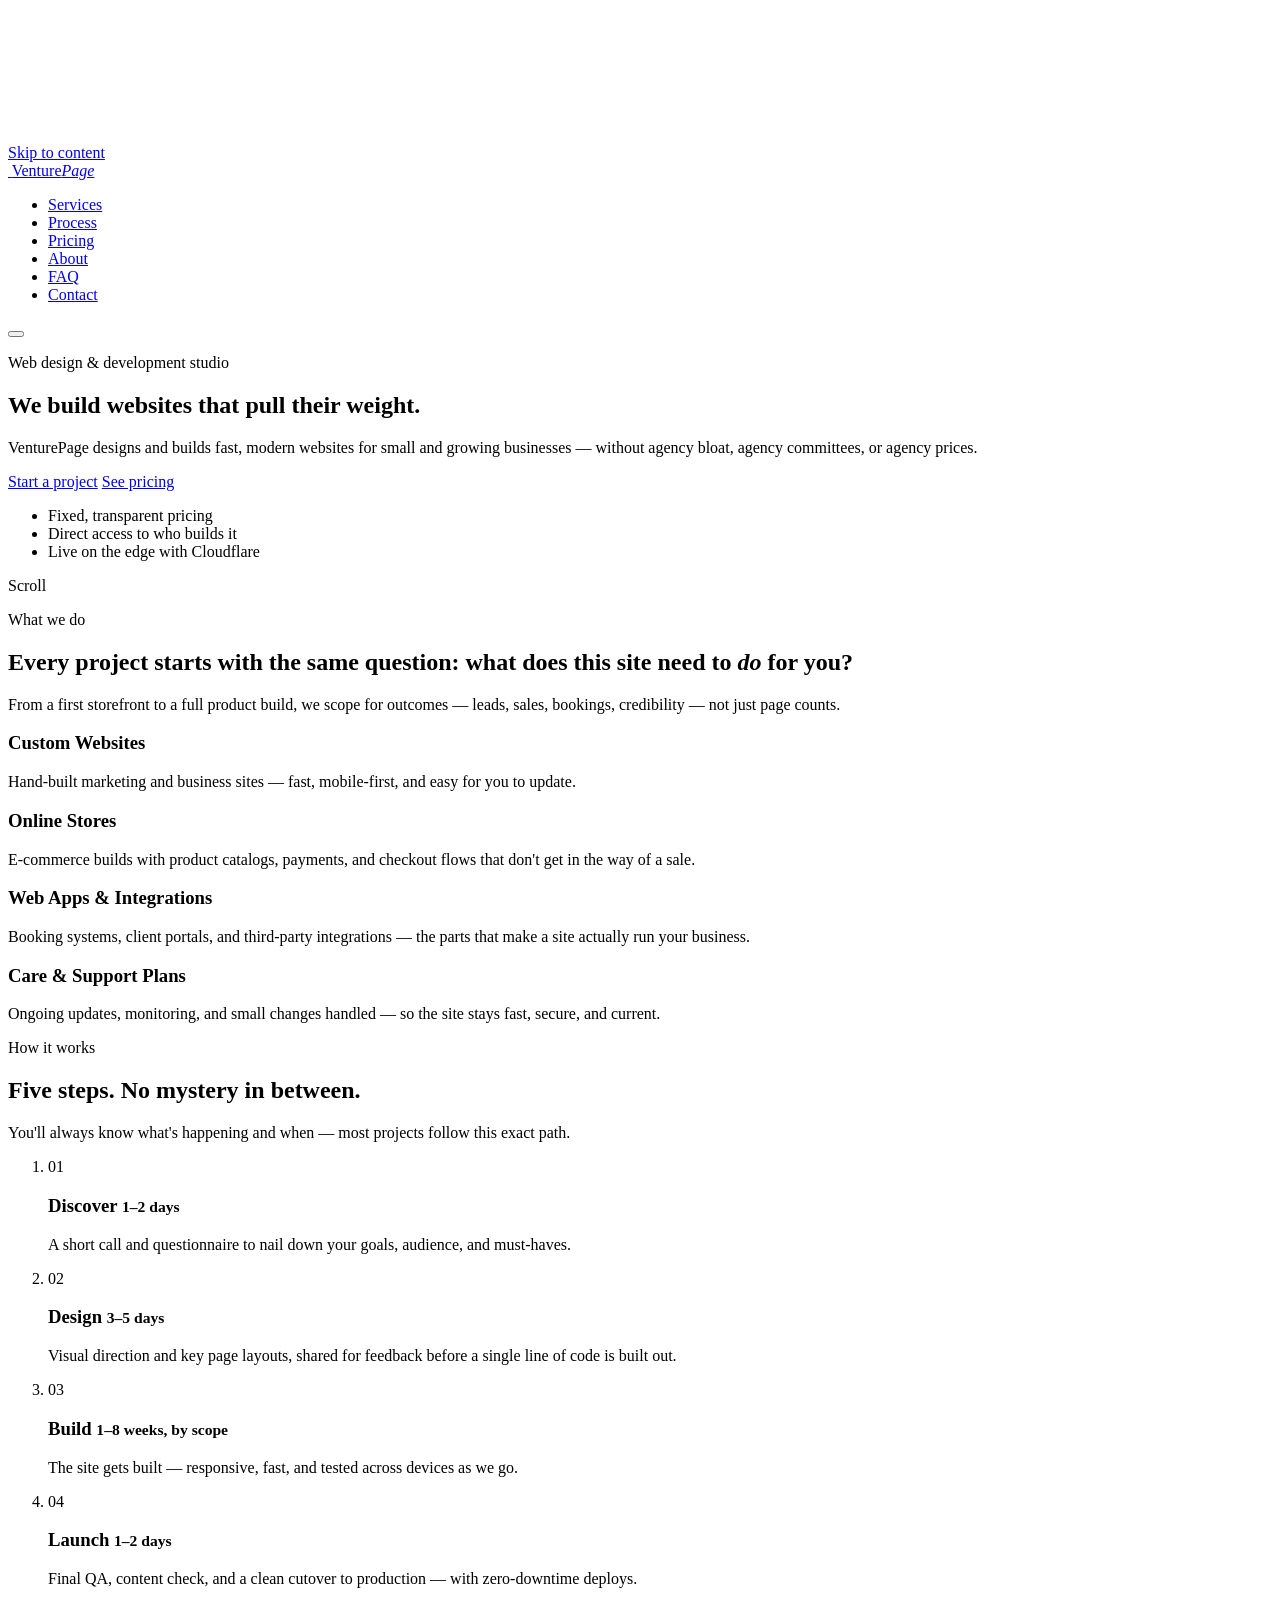
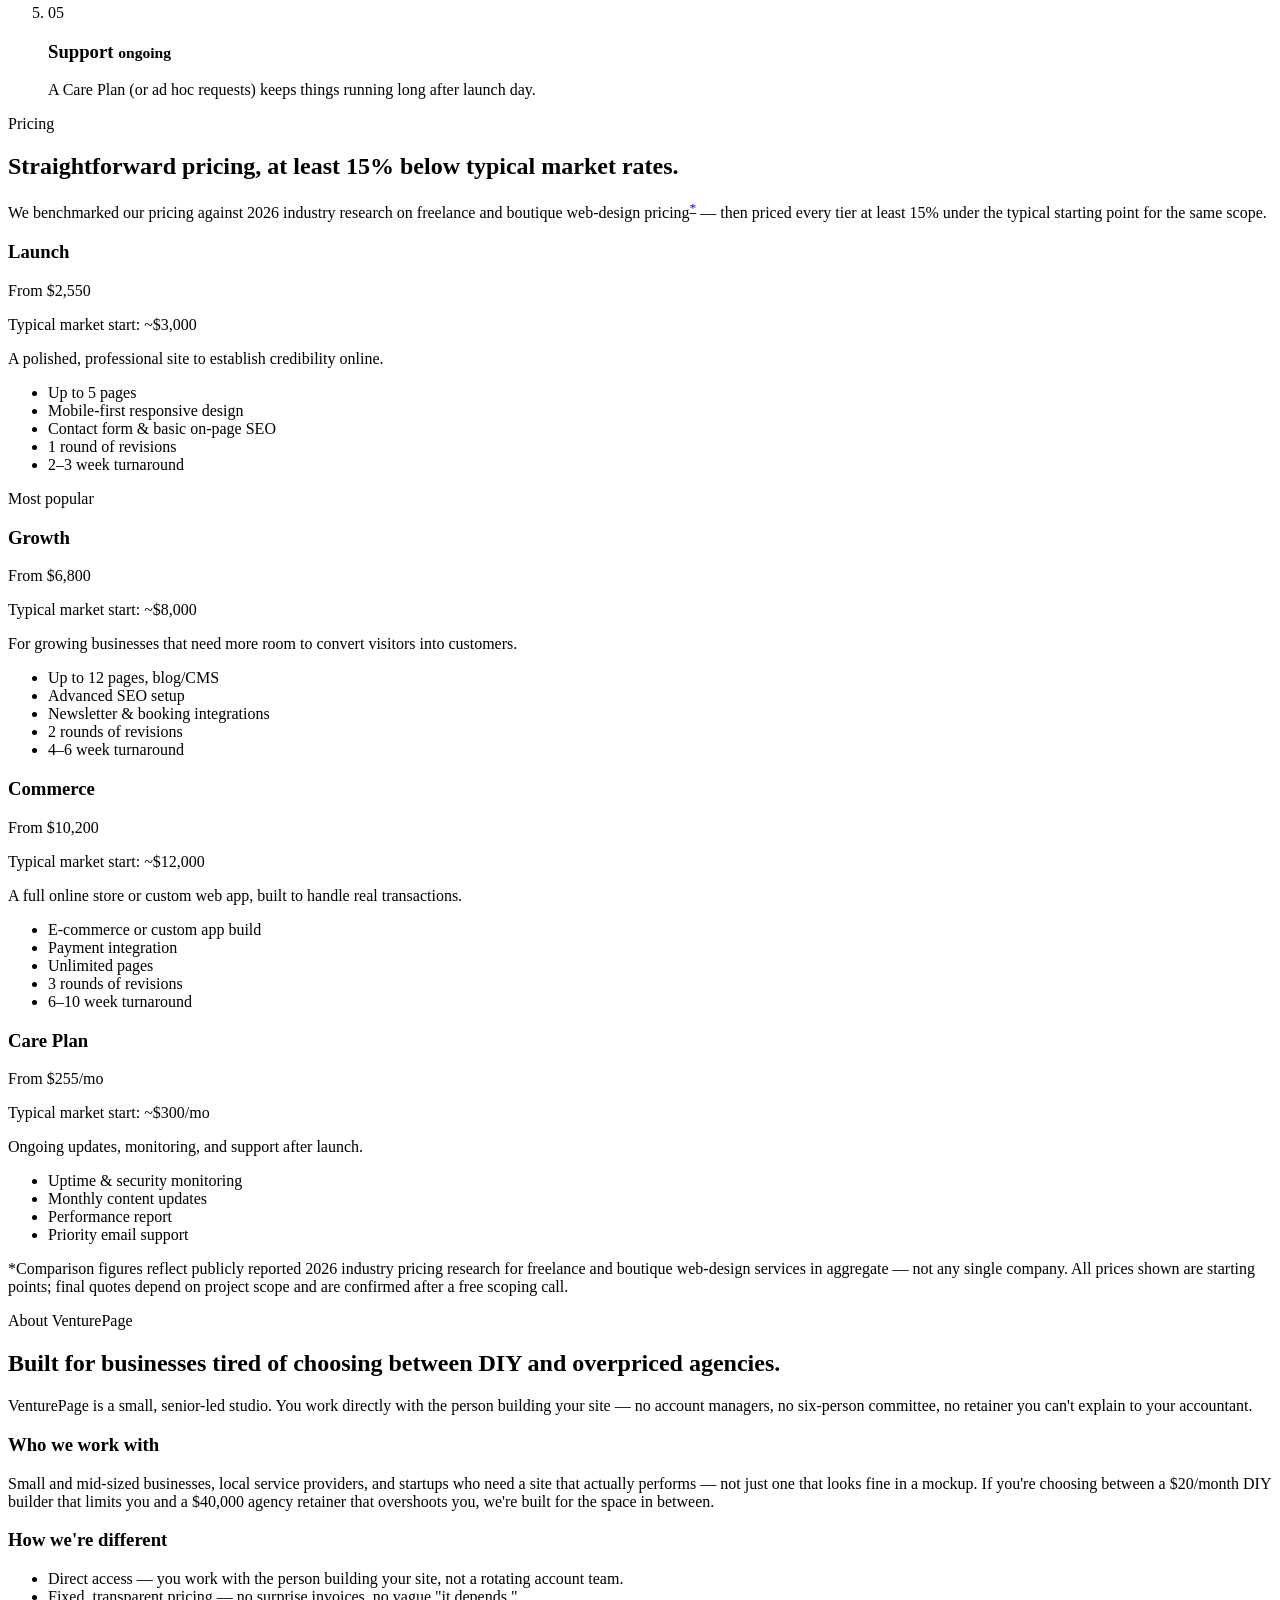
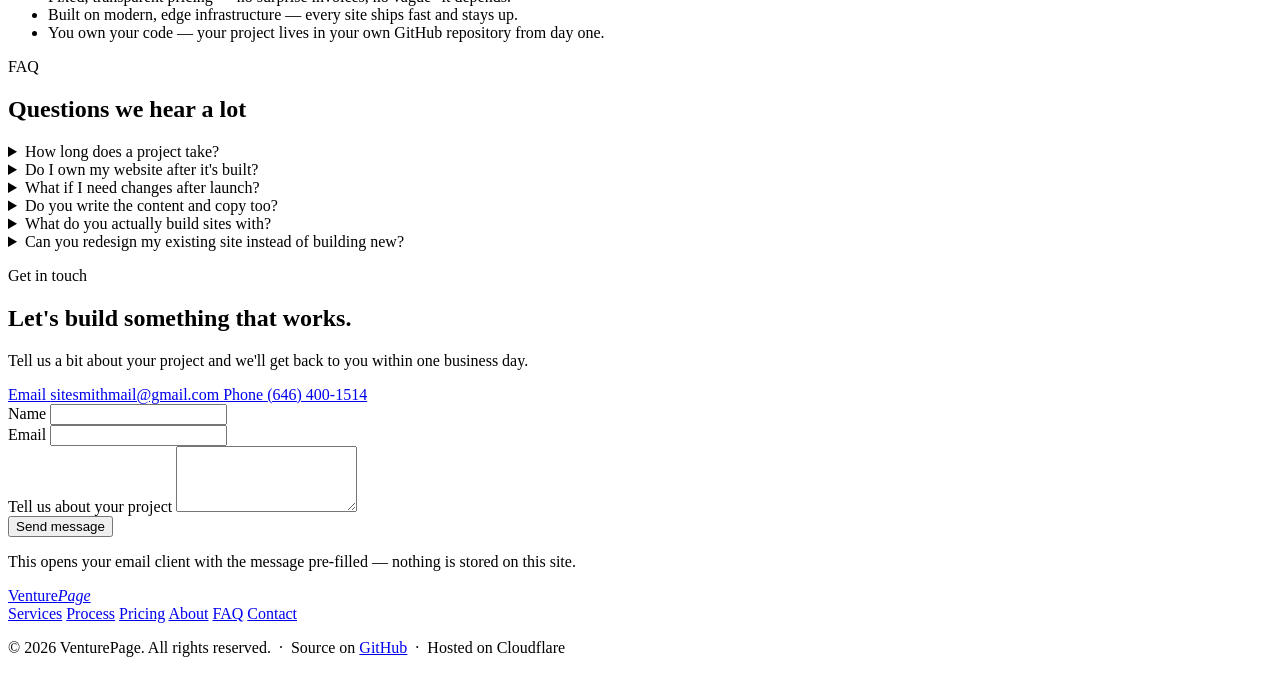
==== index.html @ c6c8385b "Add files via upload" ====
<!DOCTYPE html>
<html lang="en">
<head>
<meta charset="UTF-8">
<meta name="viewport" content="width=device-width, initial-scale=1.0">
<title>VenturePage — Websites Built to Work</title>
<meta name="description" content="VenturePage designs and builds fast, modern websites for small and growing businesses — fixed pricing, direct access, no agency bloat.">
<meta name="theme-color" content="#0b0d12">

<meta property="og:title" content="VenturePage — Websites Built to Work">
<meta property="og:description" content="Fast, modern websites for small and growing businesses. Fixed pricing, direct access, no agency bloat.">
<meta property="og:type" content="website">

<link rel="icon" href="data:image/svg+xml,<svg xmlns=%22http://www.w3.org/2000/svg%22 viewBox=%220 0 100 100%22><text y=%22.9em%22 font-size=%2290%22 fill=%22%2322D3EE%22>V</text></svg>">

<link rel="preconnect" href="https://fonts.googleapis.com">
<link rel="preconnect" href="https://fonts.gstatic.com" crossorigin>
<link href="https://fonts.googleapis.com/css2?family=Inter:wght@400;500;600;700;800&family=Space+Grotesk:wght@500;600;700&display=swap" rel="stylesheet">

<link rel="stylesheet" href="css/styles.css">
</head>
<body>

<a class="skip-link" href="#main">Skip to content</a>

<canvas id="dot-canvas" aria-hidden="true"></canvas>

<header class="site-header" id="top">
  <div class="header-inner">
    <a class="brand" href="#top" data-nav-home aria-label="VenturePage home">
      <img id="brand-logo-img" src="assets/mark.png" alt="" class="brand-logo-img">
      <span id="brand-wordmark" class="brand-wordmark">Venture<em>Page</em></span>
    </a>

    <nav class="main-nav" id="main-nav" aria-label="Primary">
      <ul>
        <li><a href="#services">Services</a></li>
        <li><a href="#process">Process</a></li>
        <li><a href="#pricing">Pricing</a></li>
        <li><a href="#about">About</a></li>
        <li><a href="#faq">FAQ</a></li>
        <li><a href="#contact" class="nav-cta">Contact</a></li>
      </ul>
    </nav>

    <button class="nav-toggle" id="nav-toggle" aria-expanded="false" aria-controls="main-nav" aria-label="Toggle menu">
      <span></span><span></span><span></span>
    </button>
  </div>
</header>

<main id="main">

  <!-- HERO -->
  <section class="hero" id="home">
    <div class="hero-inner">
      <p class="eyebrow">Web design &amp; development studio</p>
      <h1>We build websites that <span class="highlight">pull their weight.</span></h1>
      <p class="hero-sub">VenturePage designs and builds fast, modern websites for small and growing
        businesses — without agency bloat, agency committees, or agency prices.</p>
      <div class="hero-actions">
        <a href="#contact" class="btn btn-primary">Start a project</a>
        <a href="#pricing" class="btn btn-ghost">See pricing</a>
      </div>
      <ul class="hero-trust">
        <li>Fixed, transparent pricing</li>
        <li>Direct access to who builds it</li>
        <li>Live on the edge with Cloudflare</li>
      </ul>
    </div>
    <div class="scroll-cue" aria-hidden="true"><span></span>Scroll</div>
  </section>

  <!-- SERVICES -->
  <section class="section" id="services">
    <div class="section-inner">
      <div class="icon-slot" data-icon="code" aria-hidden="true"></div>
      <p class="eyebrow center">What we do</p>
      <h2 class="center">Every project starts with the same question: what does this site need to <em>do</em> for you?</h2>
      <p class="section-lead center">From a first storefront to a full product build, we scope for outcomes —
        leads, sales, bookings, credibility — not just page counts.</p>

      <div class="grid grid-4">
        <article class="card">
          <h3>Custom Websites</h3>
          <p>Hand-built marketing and business sites — fast, mobile-first, and easy for you to update.</p>
        </article>
        <article class="card">
          <h3>Online Stores</h3>
          <p>E-commerce builds with product catalogs, payments, and checkout flows that don't get in the way of a sale.</p>
        </article>
        <article class="card">
          <h3>Web Apps &amp; Integrations</h3>
          <p>Booking systems, client portals, and third-party integrations — the parts that make a site actually run your business.</p>
        </article>
        <article class="card">
          <h3>Care &amp; Support Plans</h3>
          <p>Ongoing updates, monitoring, and small changes handled — so the site stays fast, secure, and current.</p>
        </article>
      </div>
    </div>
  </section>

  <!-- PROCESS -->
  <section class="section section-alt" id="process">
    <div class="section-inner">
      <div class="icon-slot" data-icon="clock" aria-hidden="true"></div>
      <p class="eyebrow center">How it works</p>
      <h2 class="center">Five steps. No mystery in between.</h2>
      <p class="section-lead center">You'll always know what's happening and when — most projects follow this exact path.</p>

      <ol class="process-list">
        <li>
          <span class="step-num">01</span>
          <div>
            <h3>Discover <small>1–2 days</small></h3>
            <p>A short call and questionnaire to nail down your goals, audience, and must-haves.</p>
          </div>
        </li>
        <li>
          <span class="step-num">02</span>
          <div>
            <h3>Design <small>3–5 days</small></h3>
            <p>Visual direction and key page layouts, shared for feedback before a single line of code is built out.</p>
          </div>
        </li>
        <li>
          <span class="step-num">03</span>
          <div>
            <h3>Build <small>1–8 weeks, by scope</small></h3>
            <p>The site gets built — responsive, fast, and tested across devices as we go.</p>
          </div>
        </li>
        <li>
          <span class="step-num">04</span>
          <div>
            <h3>Launch <small>1–2 days</small></h3>
            <p>Final QA, content check, and a clean cutover to production — with zero-downtime deploys.</p>
          </div>
        </li>
        <li>
          <span class="step-num">05</span>
          <div>
            <h3>Support <small>ongoing</small></h3>
            <p>A Care Plan (or ad hoc requests) keeps things running long after launch day.</p>
          </div>
        </li>
      </ol>
    </div>
  </section>

  <!-- PRICING -->
  <section class="section" id="pricing">
    <div class="section-inner">
      <div class="icon-slot" data-icon="dollar" aria-hidden="true"></div>
      <p class="eyebrow center">Pricing</p>
      <h2 class="center">Straightforward pricing, at least 15% below typical market rates.</h2>
      <p class="section-lead center">We benchmarked our pricing against 2026 industry research on freelance and
        boutique web-design pricing<sup><a href="#pricing-note">*</a></sup> — then priced every tier at least
        15% under the typical starting point for the same scope.</p>

      <div class="grid grid-4 pricing-grid">
        <article class="card price-card">
          <h3>Launch</h3>
          <p class="price">From $2,550</p>
          <p class="price-compare">Typical market start: <span>~$3,000</span></p>
          <p class="price-desc">A polished, professional site to establish credibility online.</p>
          <ul>
            <li>Up to 5 pages</li>
            <li>Mobile-first responsive design</li>
            <li>Contact form &amp; basic on-page SEO</li>
            <li>1 round of revisions</li>
            <li>2–3 week turnaround</li>
          </ul>
        </article>

        <article class="card price-card featured">
          <p class="price-badge">Most popular</p>
          <h3>Growth</h3>
          <p class="price">From $6,800</p>
          <p class="price-compare">Typical market start: <span>~$8,000</span></p>
          <p class="price-desc">For growing businesses that need more room to convert visitors into customers.</p>
          <ul>
            <li>Up to 12 pages, blog/CMS</li>
            <li>Advanced SEO setup</li>
            <li>Newsletter &amp; booking integrations</li>
            <li>2 rounds of revisions</li>
            <li>4–6 week turnaround</li>
          </ul>
        </article>

        <article class="card price-card">
          <h3>Commerce</h3>
          <p class="price">From $10,200</p>
          <p class="price-compare">Typical market start: <span>~$12,000</span></p>
          <p class="price-desc">A full online store or custom web app, built to handle real transactions.</p>
          <ul>
            <li>E-commerce or custom app build</li>
            <li>Payment integration</li>
            <li>Unlimited pages</li>
            <li>3 rounds of revisions</li>
            <li>6–10 week turnaround</li>
          </ul>
        </article>

        <article class="card price-card">
          <h3>Care Plan</h3>
          <p class="price">From $255<span class="price-period">/mo</span></p>
          <p class="price-compare">Typical market start: <span>~$300/mo</span></p>
          <p class="price-desc">Ongoing updates, monitoring, and support after launch.</p>
          <ul>
            <li>Uptime &amp; security monitoring</li>
            <li>Monthly content updates</li>
            <li>Performance report</li>
            <li>Priority email support</li>
          </ul>
        </article>
      </div>

      <p class="fine-print" id="pricing-note">*Comparison figures reflect publicly reported 2026 industry pricing
        research for freelance and boutique web-design services in aggregate — not any single company. All prices
        shown are starting points; final quotes depend on project scope and are confirmed after a free scoping call.</p>
    </div>
  </section>

  <!-- ABOUT -->
  <section class="section section-alt" id="about">
    <div class="section-inner">
      <div class="icon-slot" data-icon="check" aria-hidden="true"></div>
      <p class="eyebrow center">About VenturePage</p>
      <h2 class="center">Built for businesses tired of choosing between DIY and overpriced agencies.</h2>
      <p class="section-lead center">VenturePage is a small, senior-led studio. You work directly with the person
        building your site — no account managers, no six-person committee, no retainer you can't explain to your
        accountant.</p>

      <div class="grid grid-2 about-grid">
        <div>
          <h3>Who we work with</h3>
          <p>Small and mid-sized businesses, local service providers, and startups who need a site that actually
            performs — not just one that looks fine in a mockup. If you're choosing between a $20/month DIY builder
            that limits you and a $40,000 agency retainer that overshoots you, we're built for the space in between.</p>
        </div>
        <div>
          <h3>How we're different</h3>
          <ul class="check-list">
            <li>Direct access — you work with the person building your site, not a rotating account team.</li>
            <li>Fixed, transparent pricing — no surprise invoices, no vague "it depends."</li>
            <li>Built on modern, edge infrastructure — every site ships fast and stays up.</li>
            <li>You own your code — your project lives in your own GitHub repository from day one.</li>
          </ul>
        </div>
      </div>
    </div>
  </section>

  <!-- FAQ -->
  <section class="section" id="faq">
    <div class="section-inner">
      <div class="icon-slot" data-icon="chat" aria-hidden="true"></div>
      <p class="eyebrow center">FAQ</p>
      <h2 class="center">Questions we hear a lot</h2>

      <div class="faq-list">
        <details>
          <summary>How long does a project take?</summary>
          <p>Most Launch sites take 2–3 weeks, Growth sites 4–6 weeks, and Commerce/custom builds 6–10 weeks,
            depending on scope and how quickly we get feedback and content from you.</p>
        </details>
        <details>
          <summary>Do I own my website after it's built?</summary>
          <p>Yes. The full source code lives in a GitHub repository under your account (or transferred to you at
            launch), so you're never locked into us or a proprietary platform.</p>
        </details>
        <details>
          <summary>What if I need changes after launch?</summary>
          <p>A Care Plan covers ongoing updates and monitoring. For one-off changes, we're happy to quote hourly
            or per-request instead.</p>
        </details>
        <details>
          <summary>Do you write the content and copy too?</summary>
          <p>We can work from copy you provide, help you refine it, or draft it for you as an add-on — let us
            know what you need during the Discover step.</p>
        </details>
        <details>
          <summary>What do you actually build sites with?</summary>
          <p>Modern, hand-built code rather than bloated page-builder plugins, deployed on a global edge network
            for speed, security, and uptime — not a slow shared server.</p>
        </details>
        <details>
          <summary>Can you redesign my existing site instead of building new?</summary>
          <p>Yes — redesigns and migrations fit into any tier above; we'll scope it the same way during Discover.</p>
        </details>
      </div>
    </div>
  </section>

  <!-- CONTACT -->
  <section class="section section-alt" id="contact">
    <div class="section-inner">
      <div class="icon-slot" data-icon="arrow" aria-hidden="true"></div>
      <p class="eyebrow center">Get in touch</p>
      <h2 class="center">Let's build something that works.</h2>
      <p class="section-lead center">Tell us a bit about your project and we'll get back to you within one
        business day.</p>

      <div class="contact-wrap">
        <div class="contact-cards">
          <a class="contact-card" href="mailto:sitesmithmail@gmail.com">
            <span class="contact-label">Email</span>
            <span class="contact-value">sitesmithmail@gmail.com</span>
          </a>
          <a class="contact-card" href="tel:+16464001514">
            <span class="contact-label">Phone</span>
            <span class="contact-value">(646) 400-1514</span>
          </a>
        </div>

        <form class="contact-form" id="contact-form">
          <div class="form-row">
            <label for="cf-name">Name</label>
            <input type="text" id="cf-name" name="name" required autocomplete="name">
          </div>
          <div class="form-row">
            <label for="cf-email">Email</label>
            <input type="email" id="cf-email" name="email" required autocomplete="email">
          </div>
          <div class="form-row">
            <label for="cf-project">Tell us about your project</label>
            <textarea id="cf-project" name="project" rows="4" required></textarea>
          </div>
          <button type="submit" class="btn btn-primary">Send message</button>
          <p class="form-note">This opens your email client with the message pre-filled — nothing is stored on this site.</p>
        </form>
      </div>
    </div>
  </section>

</main>

<footer class="site-footer">
  <div class="footer-inner">
    <a class="brand" href="#top" data-nav-home>
      <span class="brand-wordmark">Venture<em>Page</em></span>
    </a>
    <nav aria-label="Footer">
      <a href="#services">Services</a>
      <a href="#process">Process</a>
      <a href="#pricing">Pricing</a>
      <a href="#about">About</a>
      <a href="#faq">FAQ</a>
      <a href="#contact">Contact</a>
    </nav>
    <p class="footer-meta">© 2026 VenturePage. All rights reserved. &nbsp;·&nbsp; Source on
      <a href="https://github.com/" id="footer-github-link">GitHub</a> &nbsp;·&nbsp; Hosted on Cloudflare</p>
  </div>
</footer>

<script src="js/particles.js" defer></script>
<script src="js/main.js" defer></script>
</body>
</html>
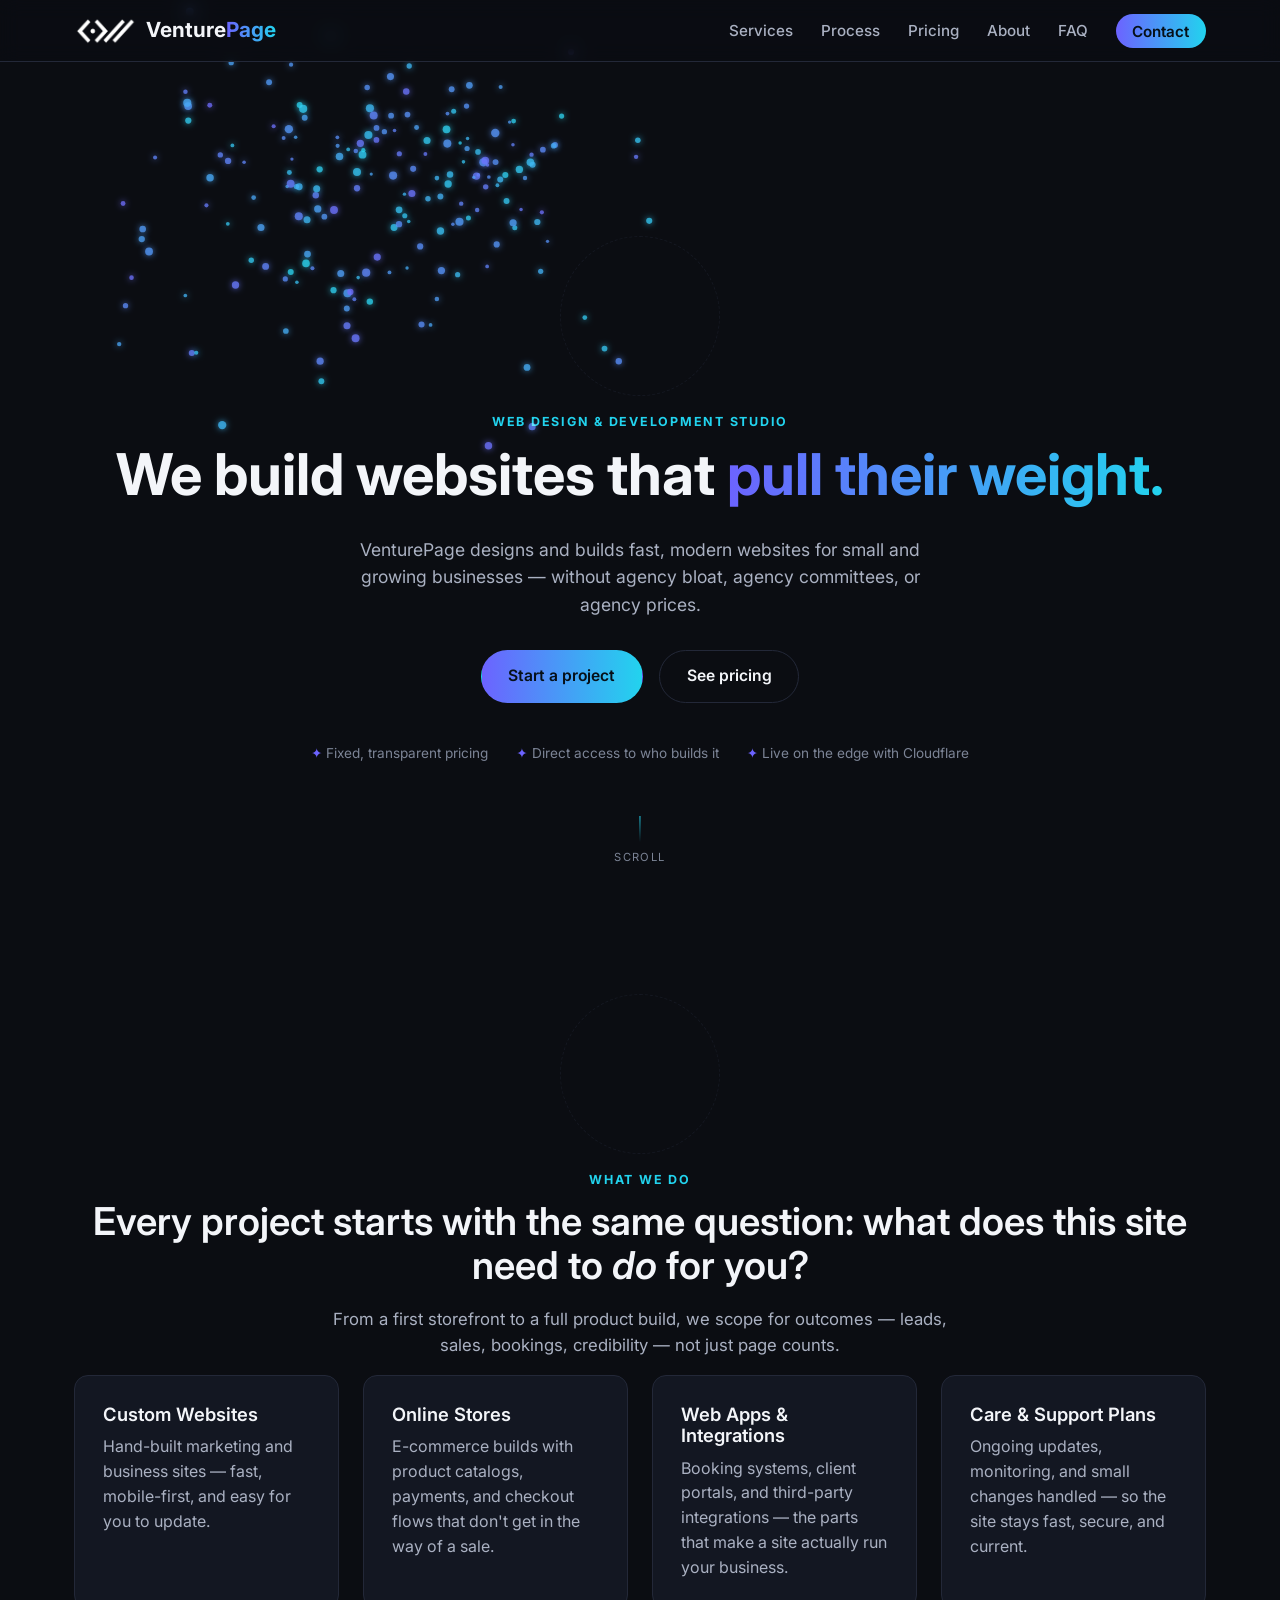
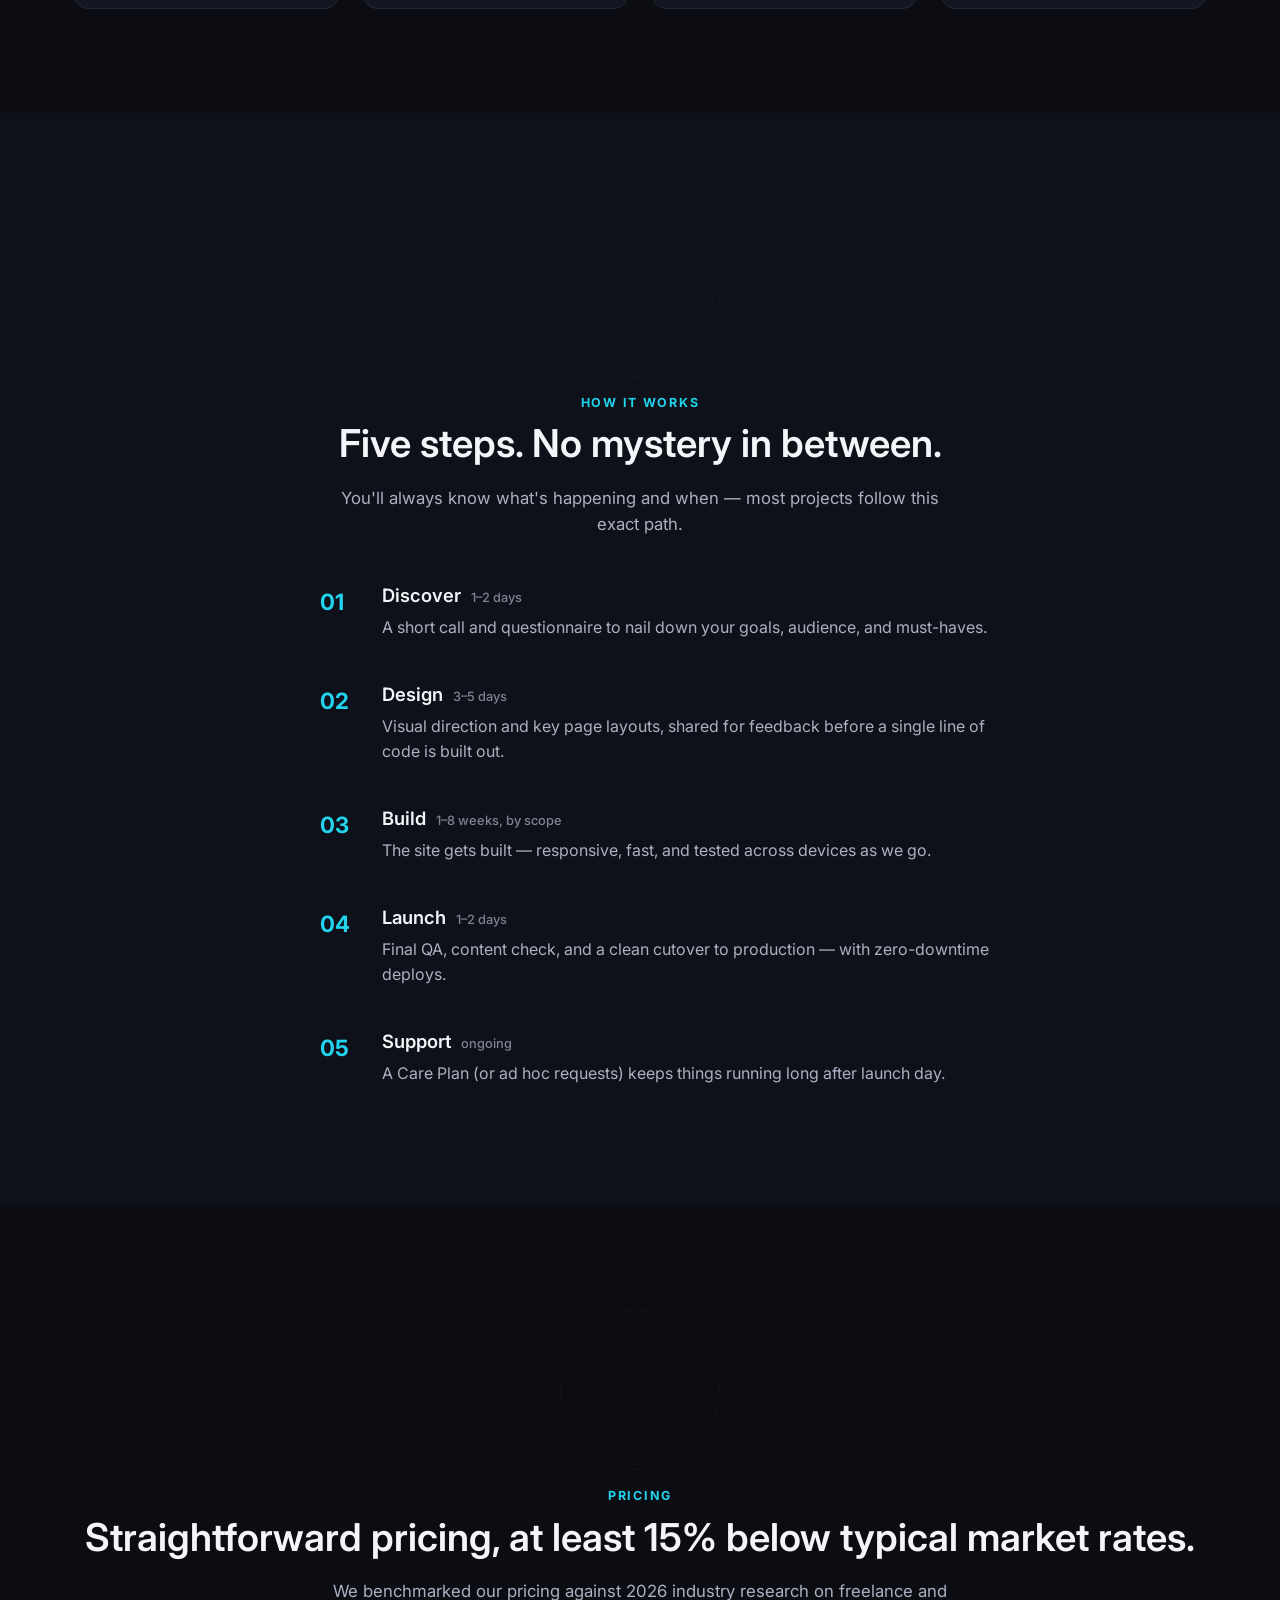
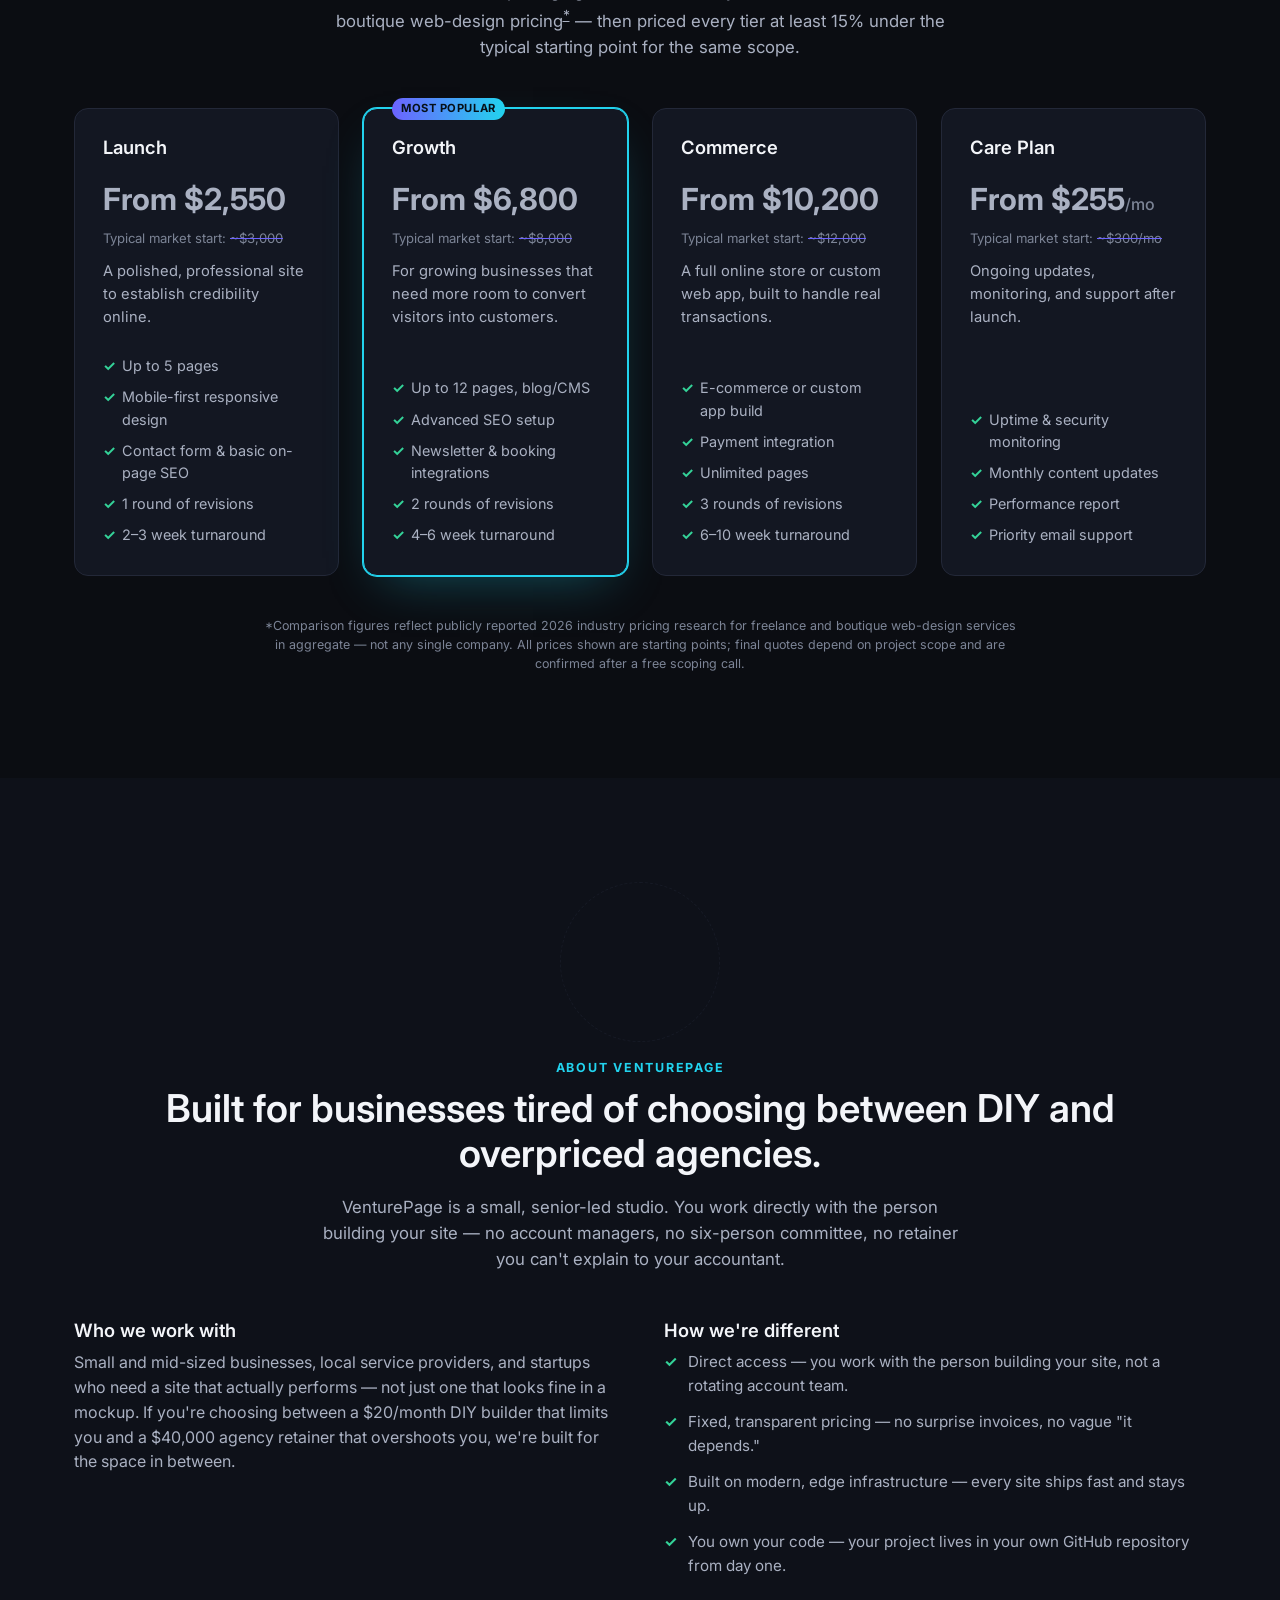
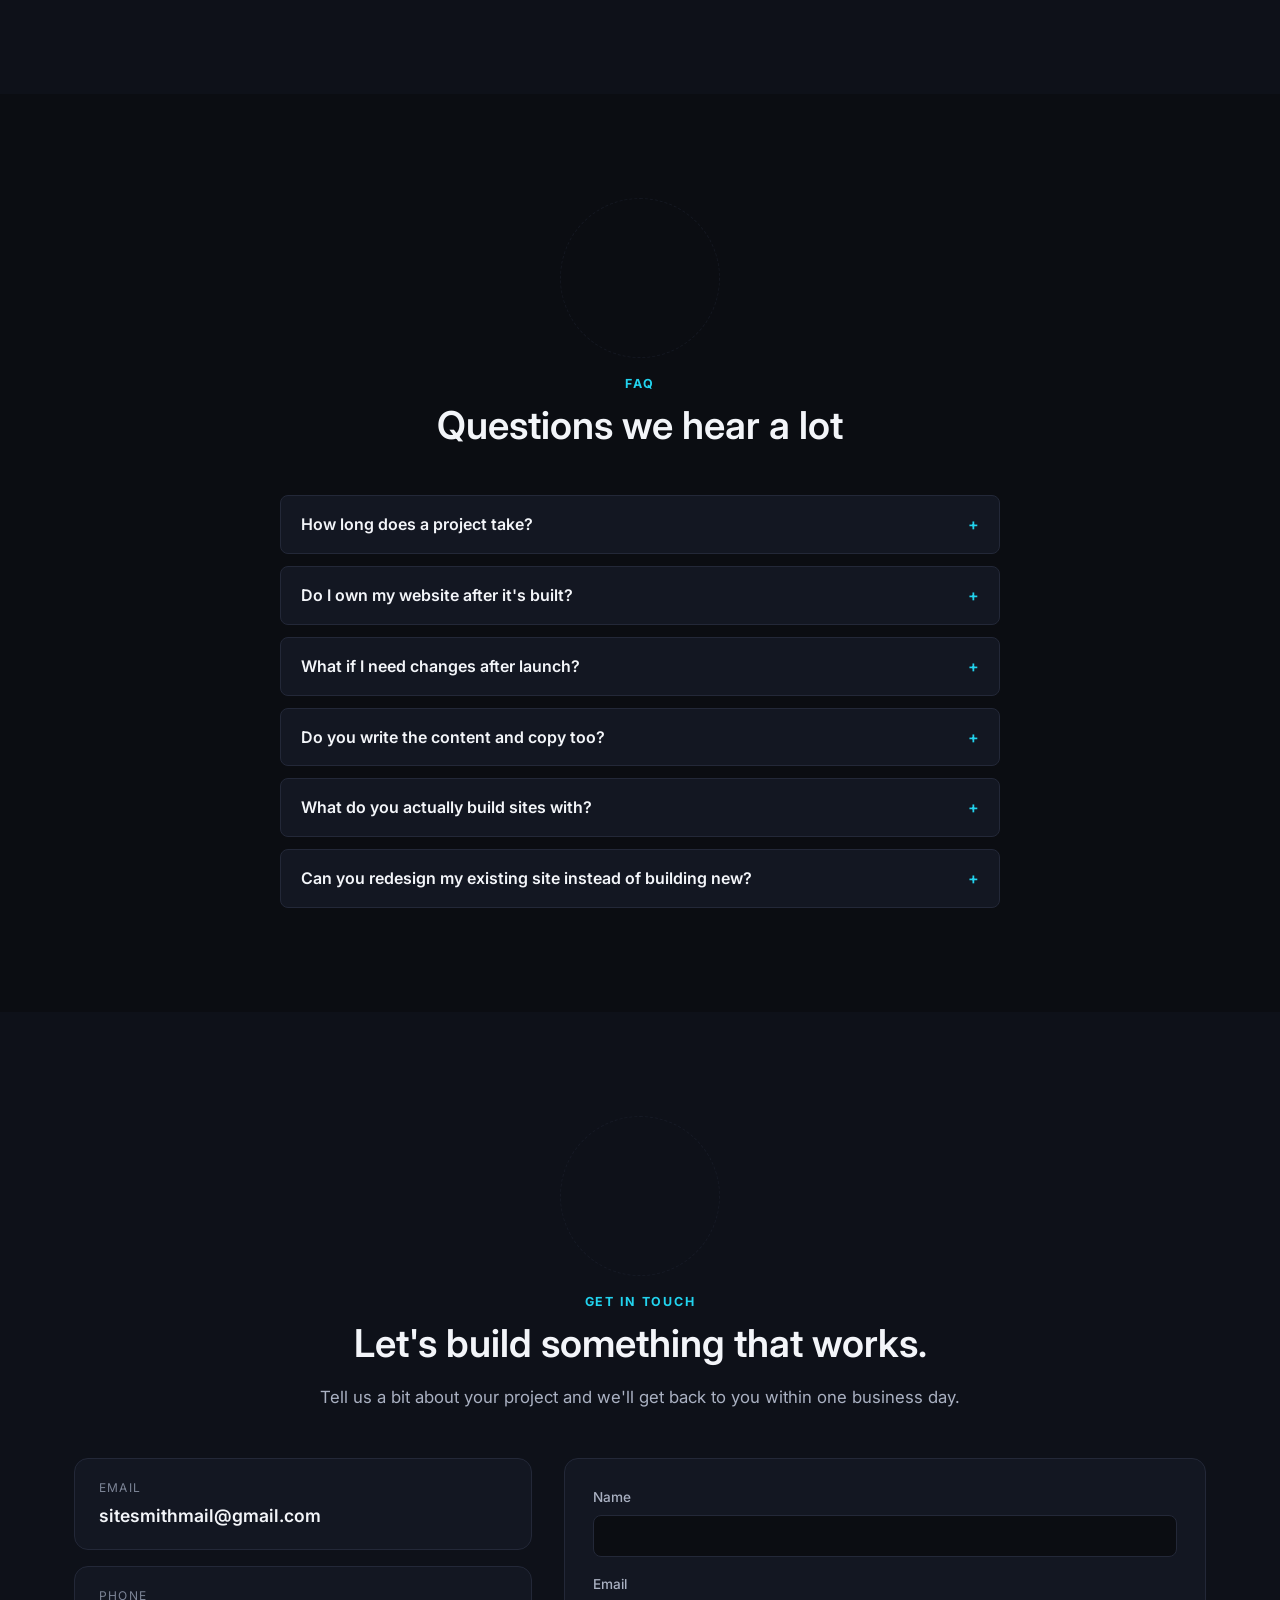
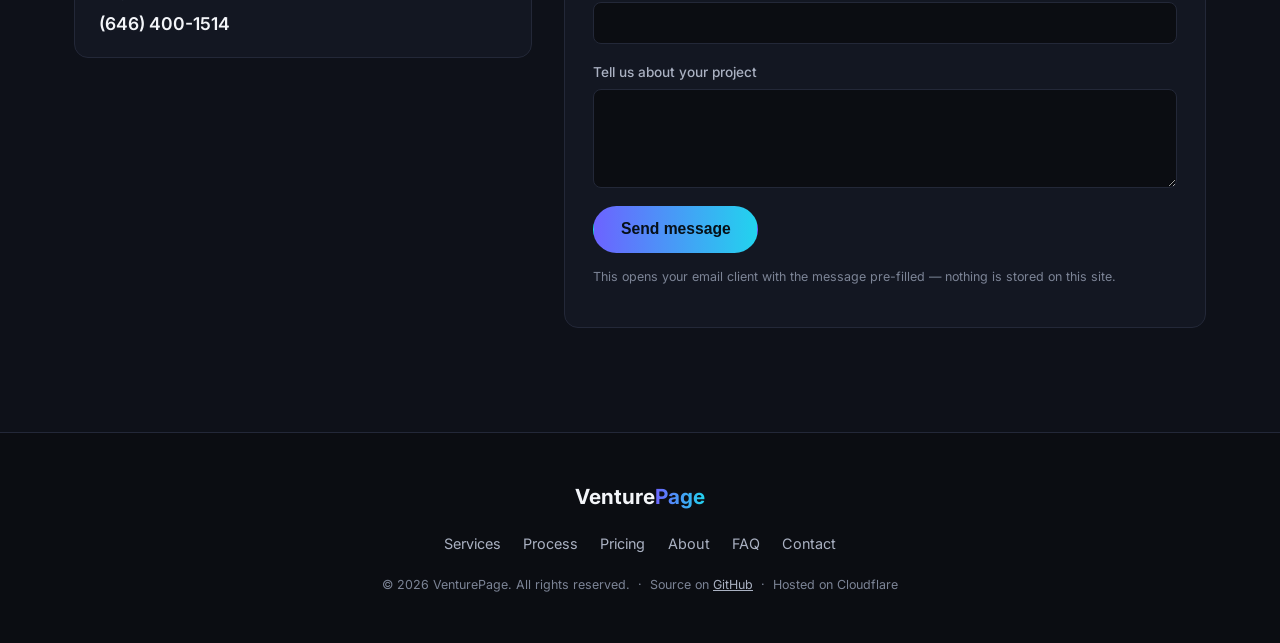
==== commit 15926863: "Add files via upload" ====
--- a/index.html
+++ b/index.html
@@ -54,6 +54,7 @@
   <!-- HERO -->
   <section class="hero" id="home">
     <div class="hero-inner">
+      <div class="icon-slot hero-logo-slot" data-icon="logo" aria-hidden="true"></div>
       <p class="eyebrow">Web design &amp; development studio</p>
       <h1>We build websites that <span class="highlight">pull their weight.</span></h1>
       <p class="hero-sub">VenturePage designs and builds fast, modern websites for small and growing
--- a/css/styles.css
+++ b/css/styles.css
@@ -0,0 +1,272 @@
+/* ============================================================
+   VenturePage — base styles
+   Palette is placeholder (amber → cyan) until logo colors land.
+   All colors live in CSS custom properties below, easy to swap.
+   ============================================================ */
+
+:root {
+  --bg: #0b0d12;
+  --bg-alt: #0e1119;
+  --surface: #131722;
+  --surface-border: #232838;
+  --text: #f3f5f9;
+  --text-dim: #aab1c2;
+  --text-dimmer: #7c8496;
+
+  --accent-indigo: #6C63FF;
+  --accent-cyan: #22D3EE;
+  --accent-green: #34d399;
+
+  --gradient-brand: linear-gradient(90deg, var(--accent-indigo), var(--accent-cyan));
+
+  --radius: 14px;
+  --radius-sm: 8px;
+  --max-width: 1180px;
+
+  --font-body: 'Inter', system-ui, -apple-system, 'Segoe UI', sans-serif;
+  --font-head: 'Space Grotesk', 'Inter', system-ui, sans-serif;
+
+  color-scheme: dark;
+}
+
+* { box-sizing: border-box; }
+html { scroll-behavior: smooth; }
+
+@media (prefers-reduced-motion: reduce) {
+  html { scroll-behavior: auto; }
+  * { animation-duration: 0.001ms !important; animation-iteration-count: 1 !important; transition-duration: 0.001ms !important; }
+}
+
+body {
+  margin: 0;
+  background: var(--bg);
+  color: var(--text);
+  font-family: var(--font-body);
+  line-height: 1.55;
+  -webkit-font-smoothing: antialiased;
+}
+
+h1, h2, h3 { font-family: var(--font-head); line-height: 1.15; margin: 0 0 0.5em; color: var(--text); }
+h1 { font-size: clamp(2.2rem, 5vw, 3.6rem); font-weight: 700; }
+h2 { font-size: clamp(1.6rem, 3.2vw, 2.4rem); font-weight: 600; }
+h3 { font-size: 1.15rem; font-weight: 600; }
+p { margin: 0 0 1em; color: var(--text-dim); }
+a { color: inherit; }
+ul { padding-left: 0; list-style: none; margin: 0; }
+
+.skip-link {
+  position: absolute; left: -9999px; top: 0; z-index: 1000;
+  background: var(--accent-cyan); color: #061018; padding: 0.75em 1.25em;
+  border-radius: 0 0 8px 0; font-weight: 600;
+}
+.skip-link:focus { left: 0; }
+
+#dot-canvas {
+  position: fixed; inset: 0; width: 100vw; height: 100vh;
+  pointer-events: none; z-index: 5; mix-blend-mode: screen;
+}
+
+/* ---------- layout helpers ---------- */
+.section-inner, .header-inner, .footer-inner, .hero-inner {
+  max-width: var(--max-width); margin: 0 auto; padding: 0 1.5rem;
+}
+.section { position: relative; padding: 6.5rem 0; z-index: 2; }
+.section-alt { background: var(--bg-alt); }
+.center { text-align: center; margin-left: auto; margin-right: auto; }
+.section-lead { max-width: 640px; margin-left: auto; margin-right: auto; font-size: 1.05rem; }
+.eyebrow {
+  text-transform: uppercase; letter-spacing: 0.14em; font-size: 0.78rem;
+  font-weight: 700; color: var(--accent-cyan); margin-bottom: 0.75em;
+}
+
+.grid { display: grid; gap: 1.5rem; }
+.grid-2 { grid-template-columns: repeat(2, 1fr); }
+.grid-4 { grid-template-columns: repeat(4, 1fr); }
+@media (max-width: 980px) { .grid-4 { grid-template-columns: repeat(2, 1fr); } }
+@media (max-width: 620px) { .grid-4, .grid-2 { grid-template-columns: 1fr; } }
+
+.card {
+  background: var(--surface); border: 1px solid var(--surface-border);
+  border-radius: var(--radius); padding: 1.75rem; position: relative;
+  transition: border-color 0.25s ease, transform 0.25s ease;
+}
+.card:hover { border-color: var(--accent-cyan); transform: translateY(-3px); }
+.card p:last-child { margin-bottom: 0; }
+
+/* ---------- icon slot (dot-morph target) ---------- */
+.icon-slot {
+  width: 160px; height: 160px; margin: 0 auto 1rem;
+  border: 1px dashed var(--surface-border); border-radius: 50%;
+  opacity: 0.4;
+}
+
+/* ---------- header / nav ---------- */
+.site-header {
+  position: sticky; top: 0; z-index: 50;
+  background: rgba(11, 13, 18, 0.72); backdrop-filter: blur(10px);
+  border-bottom: 1px solid var(--surface-border);
+}
+.header-inner {
+  display: flex; align-items: center; justify-content: space-between;
+  padding-top: 0.9rem; padding-bottom: 0.9rem;
+}
+.brand { display: flex; align-items: center; gap: 0.6rem; text-decoration: none; }
+.brand-logo-img { height: 30px; width: auto; display: block; }
+.brand-wordmark {
+  font-family: var(--font-head); font-weight: 700; font-size: 1.3rem; color: var(--text);
+}
+.brand-wordmark em {
+  font-style: normal; background: var(--gradient-brand);
+  -webkit-background-clip: text; background-clip: text; color: transparent;
+}
+
+.main-nav ul { display: flex; align-items: center; gap: 1.75rem; }
+.main-nav a {
+  text-decoration: none; color: var(--text-dim); font-size: 0.95rem; font-weight: 500;
+  transition: color 0.2s ease;
+}
+.main-nav a:hover { color: var(--text); }
+.main-nav a.nav-cta {
+  color: #061018; background: var(--gradient-brand); padding: 0.5em 1.1em;
+  border-radius: 999px; font-weight: 600;
+}
+.main-nav a.nav-cta:hover { color: #061018; filter: brightness(1.08); }
+
+.nav-toggle {
+  display: none; flex-direction: column; justify-content: center; gap: 5px;
+  width: 40px; height: 40px; background: none; border: 1px solid var(--surface-border);
+  border-radius: 8px; cursor: pointer;
+}
+.nav-toggle span { width: 18px; height: 2px; background: var(--text); margin: 0 auto; }
+
+@media (max-width: 820px) {
+  .nav-toggle { display: flex; }
+  .main-nav {
+    position: absolute; top: 100%; left: 0; right: 0; background: var(--bg-alt);
+    border-bottom: 1px solid var(--surface-border);
+    max-height: 0; overflow: hidden; transition: max-height 0.3s ease;
+  }
+  .main-nav.open { max-height: 400px; }
+  .main-nav ul { flex-direction: column; align-items: flex-start; padding: 1.25rem 1.5rem 1.75rem; gap: 1.1rem; }
+}
+
+/* ---------- hero ---------- */
+.hero {
+  min-height: 92vh; display: flex; flex-direction: column; justify-content: center;
+  position: relative; z-index: 2; padding: 6rem 0 3rem;
+}
+.hero-inner { text-align: center; }
+.eyebrow.center, .hero .eyebrow { display: block; text-align: center; }
+.highlight {
+  background: var(--gradient-brand); -webkit-background-clip: text; background-clip: text; color: transparent;
+}
+.hero-sub { max-width: 620px; margin: 0 auto 2rem; font-size: 1.1rem; }
+.hero-actions { display: flex; gap: 1rem; justify-content: center; flex-wrap: wrap; margin-bottom: 2.5rem; }
+
+.btn {
+  display: inline-block; padding: 0.85em 1.7em; border-radius: 999px; font-weight: 600;
+  text-decoration: none; font-size: 0.98rem; border: 1px solid transparent; cursor: pointer;
+  transition: transform 0.2s ease, filter 0.2s ease;
+}
+.btn-primary { background: var(--gradient-brand); color: #061018; }
+.btn-primary:hover { transform: translateY(-2px); filter: brightness(1.08); }
+.btn-ghost { border-color: var(--surface-border); color: var(--text); background: transparent; }
+.btn-ghost:hover { border-color: var(--accent-cyan); transform: translateY(-2px); }
+
+.hero-trust {
+  display: flex; gap: 1.75rem; justify-content: center; flex-wrap: wrap;
+  font-size: 0.85rem; color: var(--text-dimmer);
+}
+.hero-trust li::before { content: '✦ '; color: var(--accent-indigo); }
+
+.scroll-cue {
+  position: absolute; bottom: 1.5rem; left: 50%; transform: translateX(-50%);
+  display: flex; flex-direction: column; align-items: center; gap: 0.4rem;
+  font-size: 0.7rem; letter-spacing: 0.12em; text-transform: uppercase; color: var(--text-dimmer);
+}
+.scroll-cue span {
+  width: 1px; height: 26px; background: linear-gradient(var(--accent-cyan), transparent);
+  animation: scrollcue 1.8s ease-in-out infinite;
+}
+@keyframes scrollcue { 0%,100% { opacity: 0.2; } 50% { opacity: 1; } }
+
+/* ---------- process ---------- */
+.process-list { max-width: 720px; margin: 3rem auto 0; display: flex; flex-direction: column; gap: 1.75rem; }
+.process-list li { display: flex; gap: 1.5rem; align-items: flex-start; }
+.step-num {
+  font-family: var(--font-head); font-size: 1.4rem; font-weight: 700; color: var(--accent-cyan);
+  min-width: 2.4rem;
+}
+.process-list h3 { display: flex; align-items: baseline; gap: 0.6rem; }
+.process-list h3 small { font-weight: 500; font-size: 0.8rem; color: var(--text-dimmer); }
+
+/* ---------- pricing ---------- */
+.pricing-grid { margin-top: 3rem; align-items: stretch; }
+.price-card { display: flex; flex-direction: column; }
+.price-card.featured { border-color: var(--accent-cyan); box-shadow: 0 0 0 1px var(--accent-cyan), 0 20px 50px -20px rgba(34,211,238,0.35); }
+.price-badge {
+  position: absolute; top: -0.7rem; left: 1.75rem; background: var(--gradient-brand);
+  color: #061018; font-size: 0.7rem; font-weight: 700; padding: 0.25em 0.8em; border-radius: 999px;
+  text-transform: uppercase; letter-spacing: 0.05em;
+}
+.price { font-family: var(--font-head); font-size: 1.9rem; font-weight: 700; margin: 0.3em 0 0.15em; }
+.price-period { font-size: 1rem; color: var(--text-dimmer); font-weight: 500; }
+.price-compare { font-size: 0.82rem; color: var(--text-dimmer); margin-bottom: 0.9em; }
+.price-compare span { text-decoration: line-through; text-decoration-color: var(--accent-indigo); }
+.price-desc { font-size: 0.92rem; }
+.price-card ul { display: flex; flex-direction: column; gap: 0.55rem; margin-top: auto; padding-top: 0.75rem; }
+.price-card ul li { font-size: 0.9rem; color: var(--text-dim); padding-left: 1.3em; position: relative; }
+.price-card ul li::before { content: '✓'; position: absolute; left: 0; color: var(--accent-green); font-weight: 700; }
+.fine-print { max-width: 760px; margin: 2.5rem auto 0; font-size: 0.78rem; color: var(--text-dimmer); text-align: center; }
+
+/* ---------- about ---------- */
+.about-grid { margin-top: 3rem; gap: 3rem; }
+.check-list li { padding-left: 1.6em; position: relative; margin-bottom: 0.85em; color: var(--text-dim); font-size: 0.95rem; }
+.check-list li::before { content: '✓'; position: absolute; left: 0; color: var(--accent-green); font-weight: 700; }
+
+/* ---------- faq ---------- */
+.faq-list { max-width: 720px; margin: 3rem auto 0; display: flex; flex-direction: column; gap: 0.75rem; }
+.faq-list details {
+  background: var(--surface); border: 1px solid var(--surface-border); border-radius: var(--radius-sm);
+  padding: 1rem 1.25rem;
+}
+.faq-list summary { cursor: pointer; font-weight: 600; list-style: none; }
+.faq-list summary::-webkit-details-marker { display: none; }
+.faq-list summary::after { content: '+'; float: right; color: var(--accent-cyan); }
+.faq-list details[open] summary::after { content: '−'; }
+.faq-list details p { margin: 0.85em 0 0; font-size: 0.93rem; }
+
+/* ---------- contact ---------- */
+.contact-wrap { display: grid; grid-template-columns: 1fr 1.4fr; gap: 2rem; margin-top: 3rem; align-items: start; }
+@media (max-width: 780px) { .contact-wrap { grid-template-columns: 1fr; } }
+.contact-cards { display: flex; flex-direction: column; gap: 1rem; }
+.contact-card {
+  display: flex; flex-direction: column; gap: 0.25rem; background: var(--surface);
+  border: 1px solid var(--surface-border); border-radius: var(--radius); padding: 1.25rem 1.5rem;
+  text-decoration: none; transition: border-color 0.2s ease;
+}
+.contact-card:hover { border-color: var(--accent-cyan); }
+.contact-label { font-size: 0.75rem; text-transform: uppercase; letter-spacing: 0.1em; color: var(--text-dimmer); }
+.contact-value { font-size: 1.1rem; font-weight: 600; color: var(--text); }
+
+.contact-form {
+  background: var(--surface); border: 1px solid var(--surface-border); border-radius: var(--radius);
+  padding: 1.75rem;
+}
+.form-row { margin-bottom: 1.1rem; display: flex; flex-direction: column; gap: 0.4rem; }
+.form-row label { font-size: 0.85rem; color: var(--text-dim); font-weight: 500; }
+.form-row input, .form-row textarea {
+  background: var(--bg); border: 1px solid var(--surface-border); border-radius: var(--radius-sm);
+  padding: 0.7em 0.9em; color: var(--text); font-family: inherit; font-size: 0.95rem; resize: vertical;
+}
+.form-row input:focus, .form-row textarea:focus { outline: 2px solid var(--accent-cyan); outline-offset: 1px; }
+.form-note { margin-top: 0.9rem; font-size: 0.78rem; color: var(--text-dimmer); }
+
+/* ---------- footer ---------- */
+.site-footer { border-top: 1px solid var(--surface-border); padding: 3rem 0; position: relative; z-index: 2; }
+.footer-inner { display: flex; flex-direction: column; align-items: center; gap: 1.25rem; text-align: center; }
+.footer-inner nav { display: flex; gap: 1.4rem; flex-wrap: wrap; justify-content: center; }
+.footer-inner nav a { text-decoration: none; color: var(--text-dim); font-size: 0.9rem; }
+.footer-inner nav a:hover { color: var(--text); }
+.footer-meta { font-size: 0.78rem; color: var(--text-dimmer); margin: 0; }
+.footer-meta a { color: var(--text-dim); }
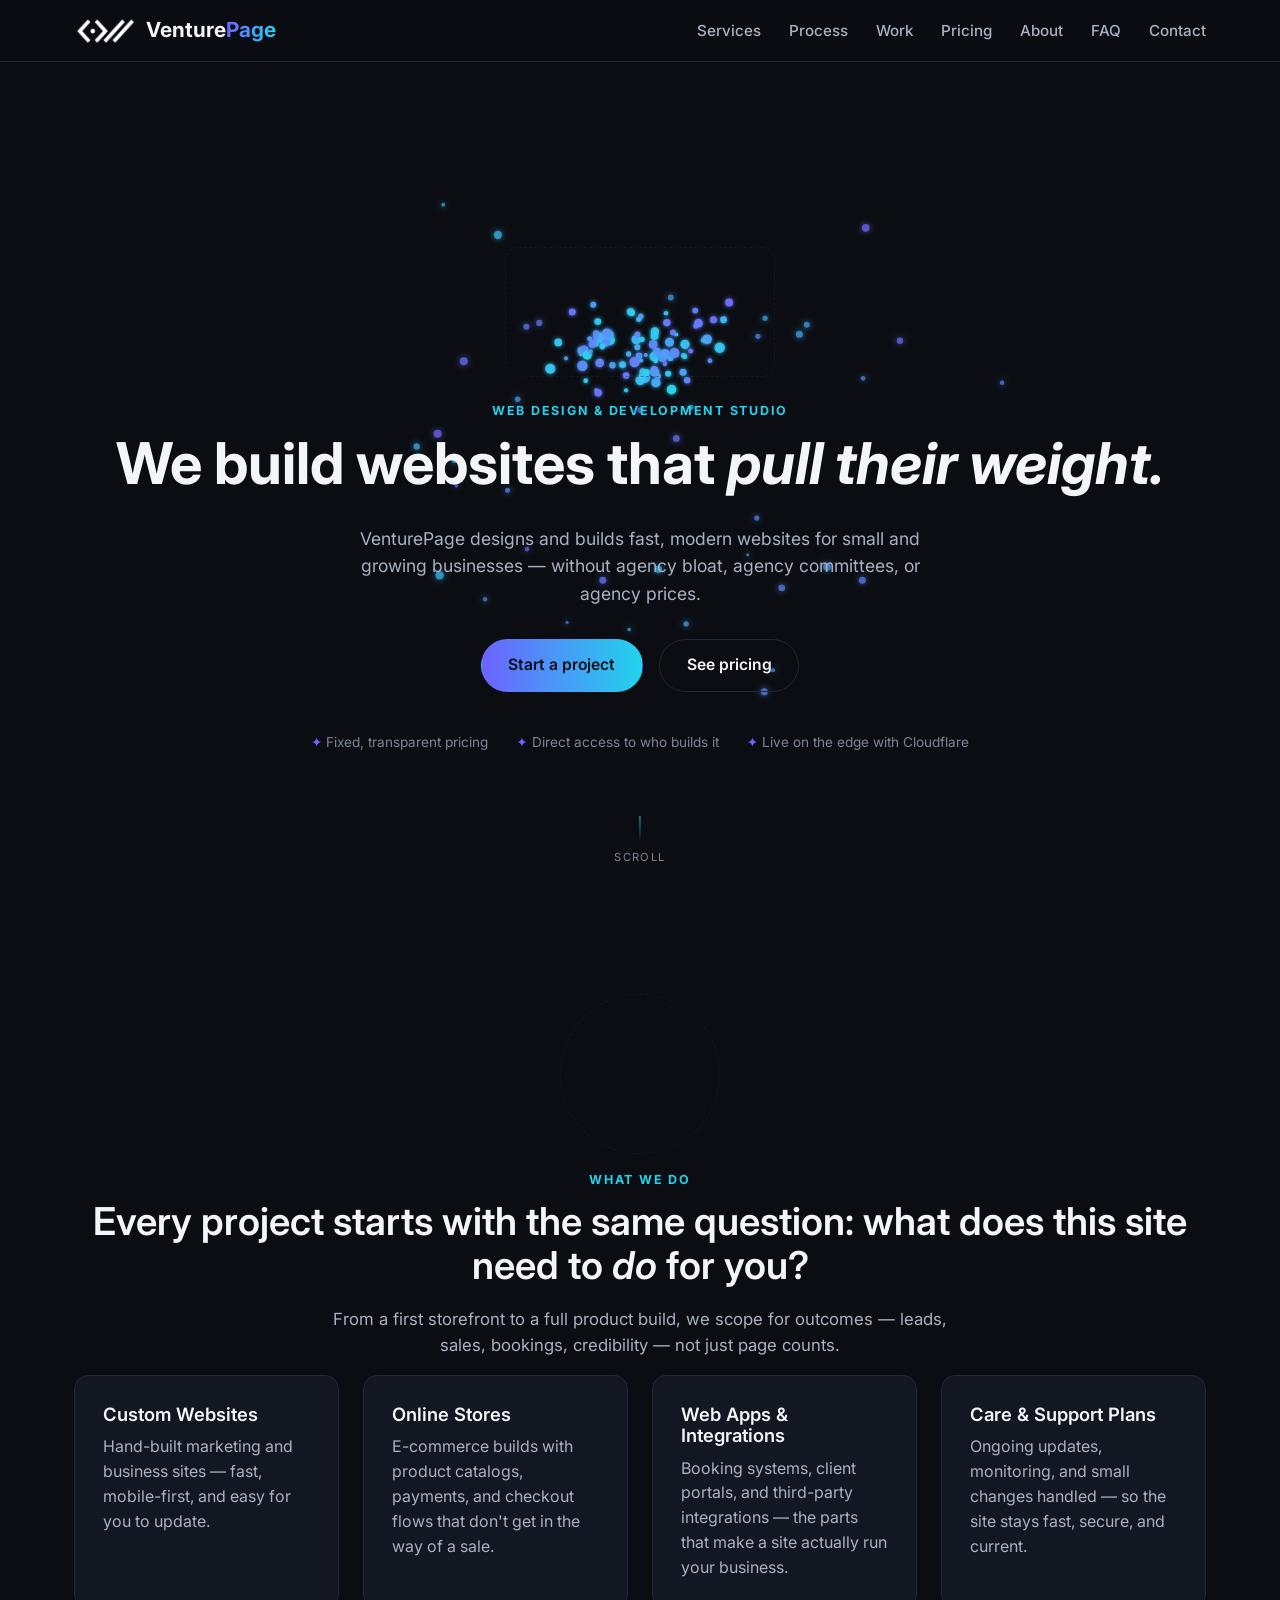
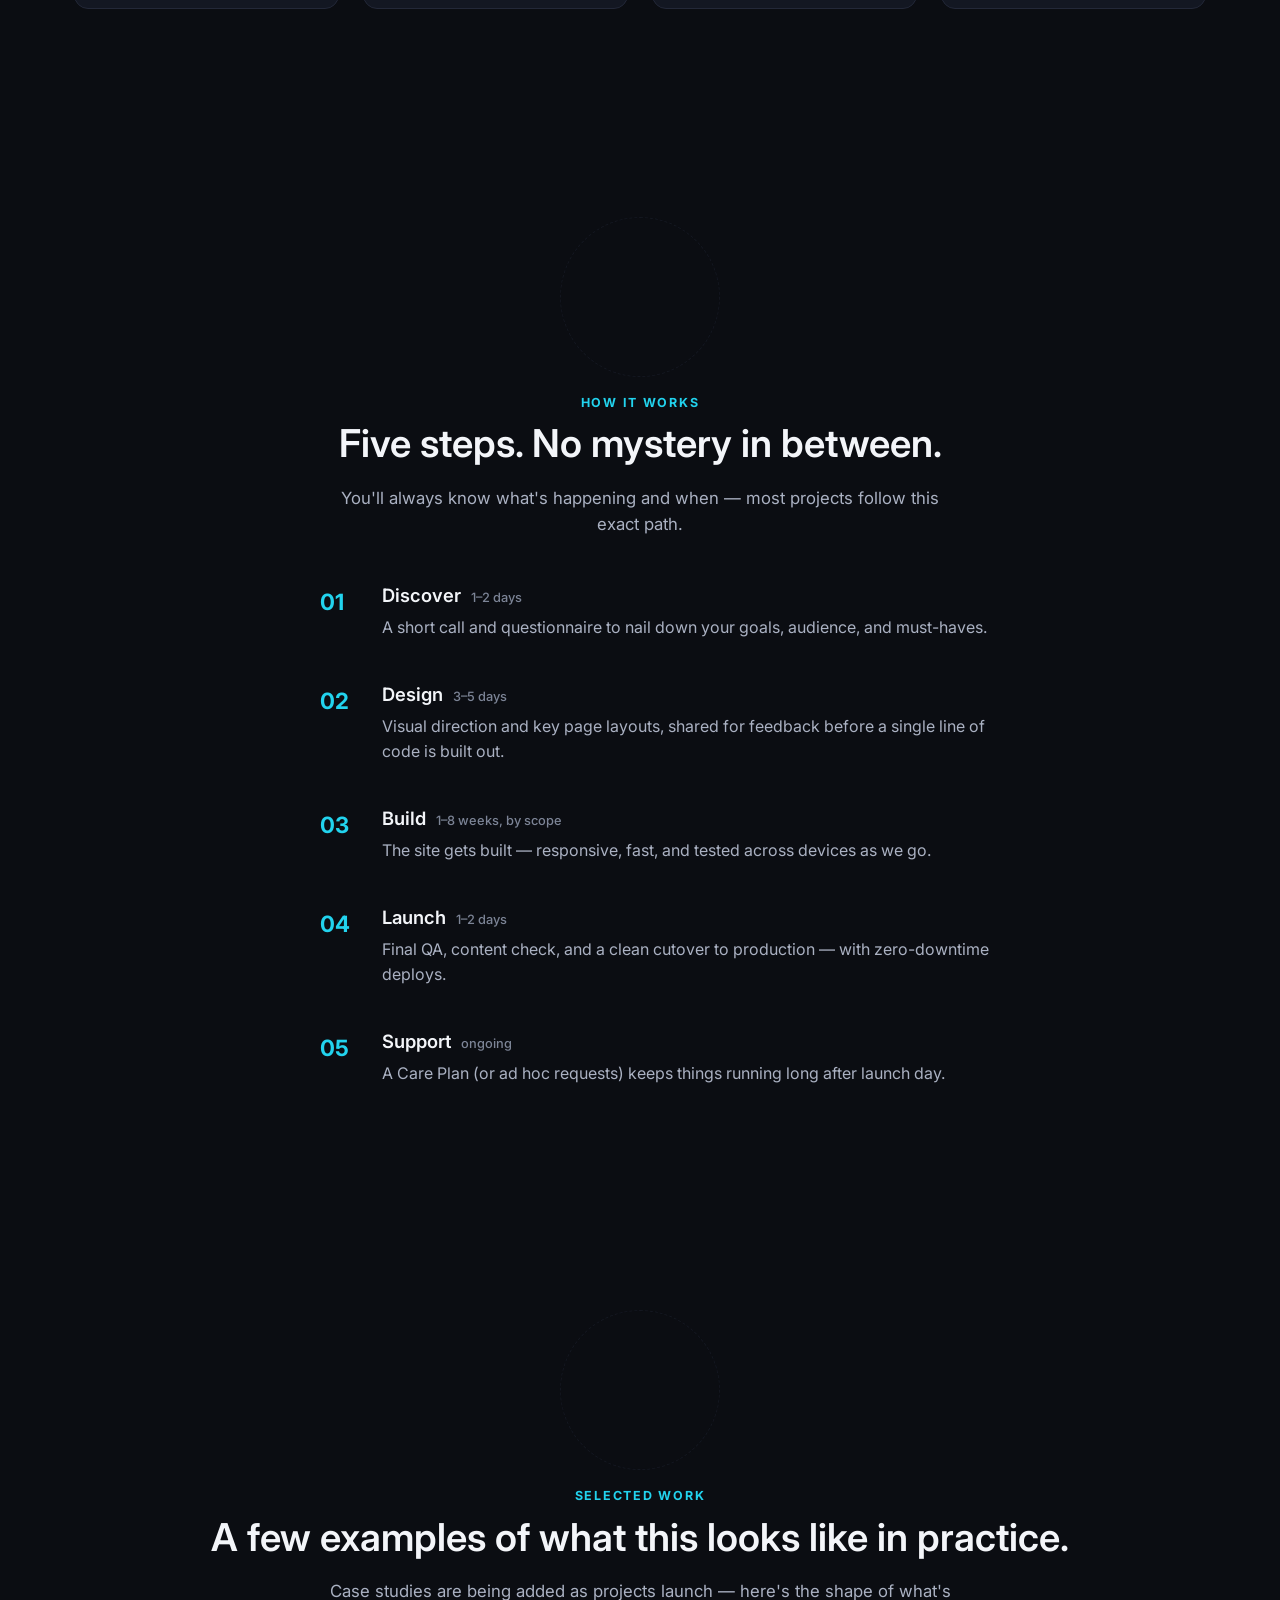
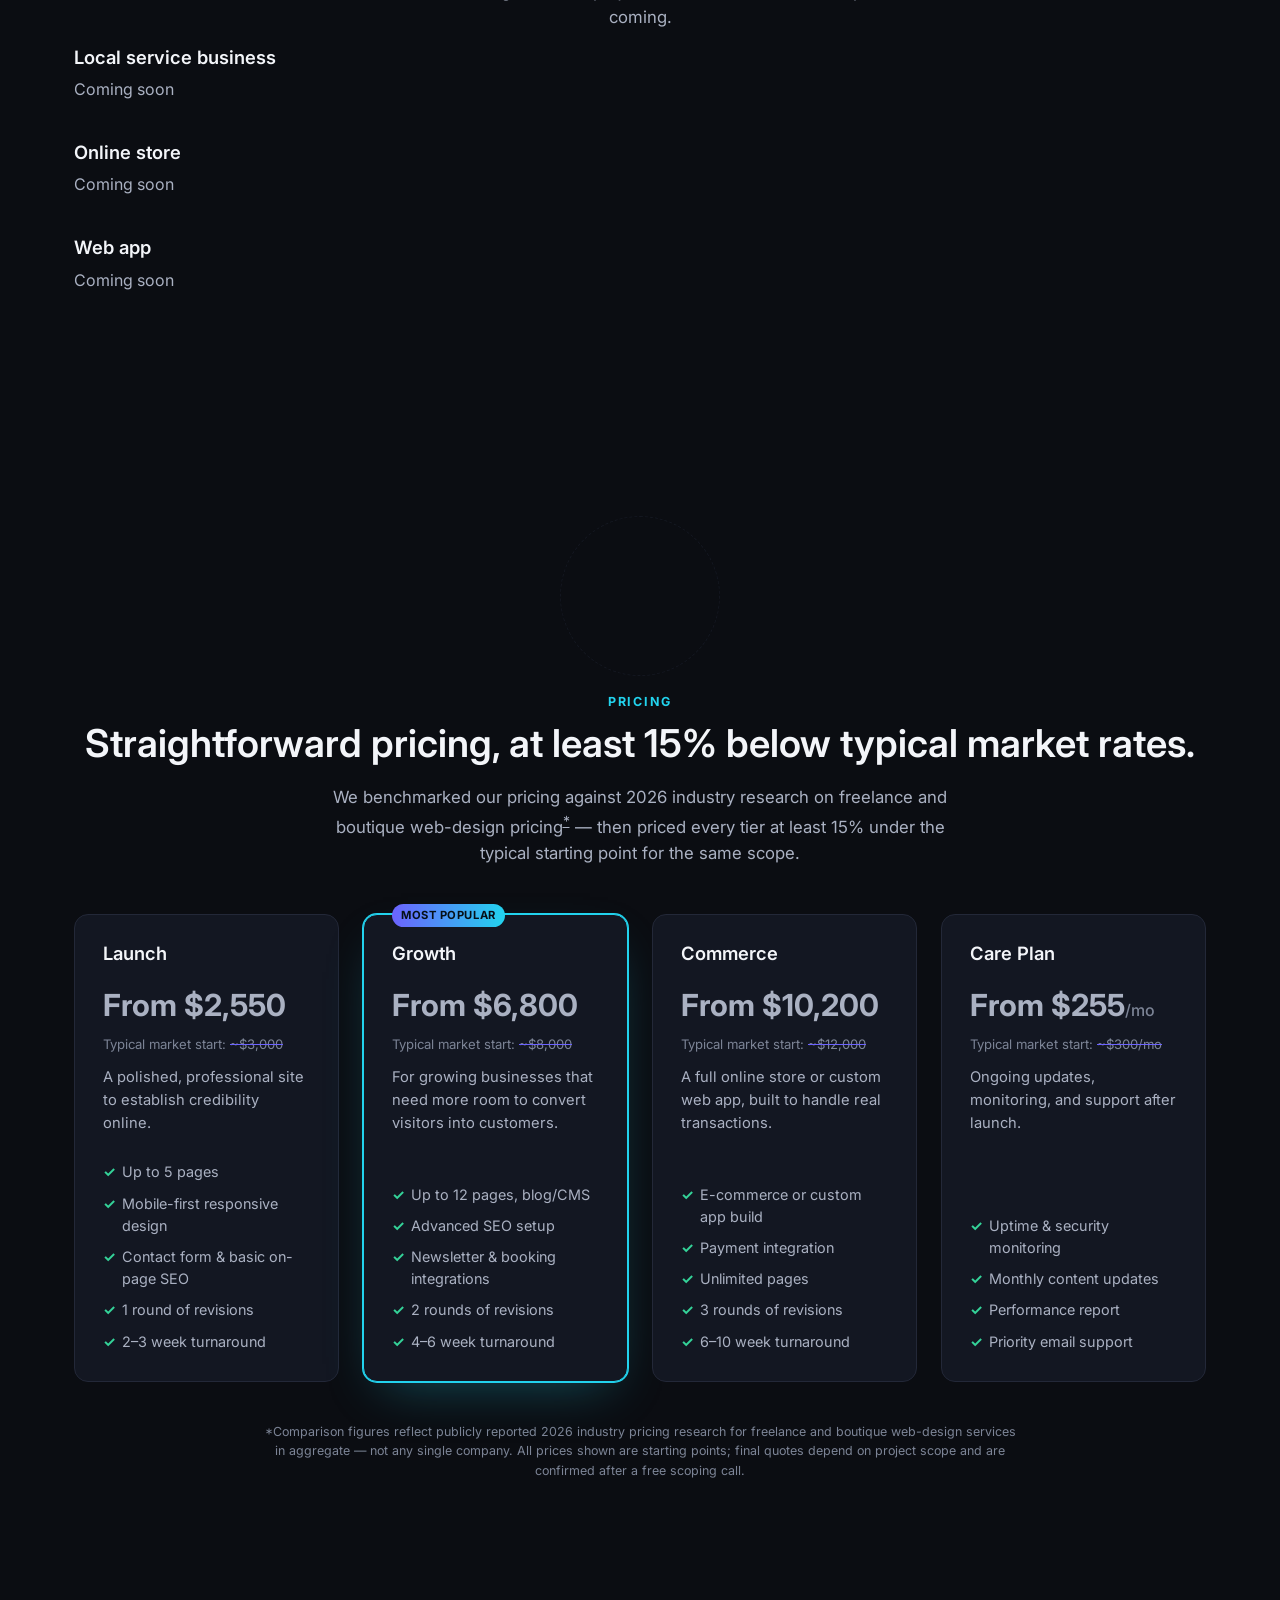
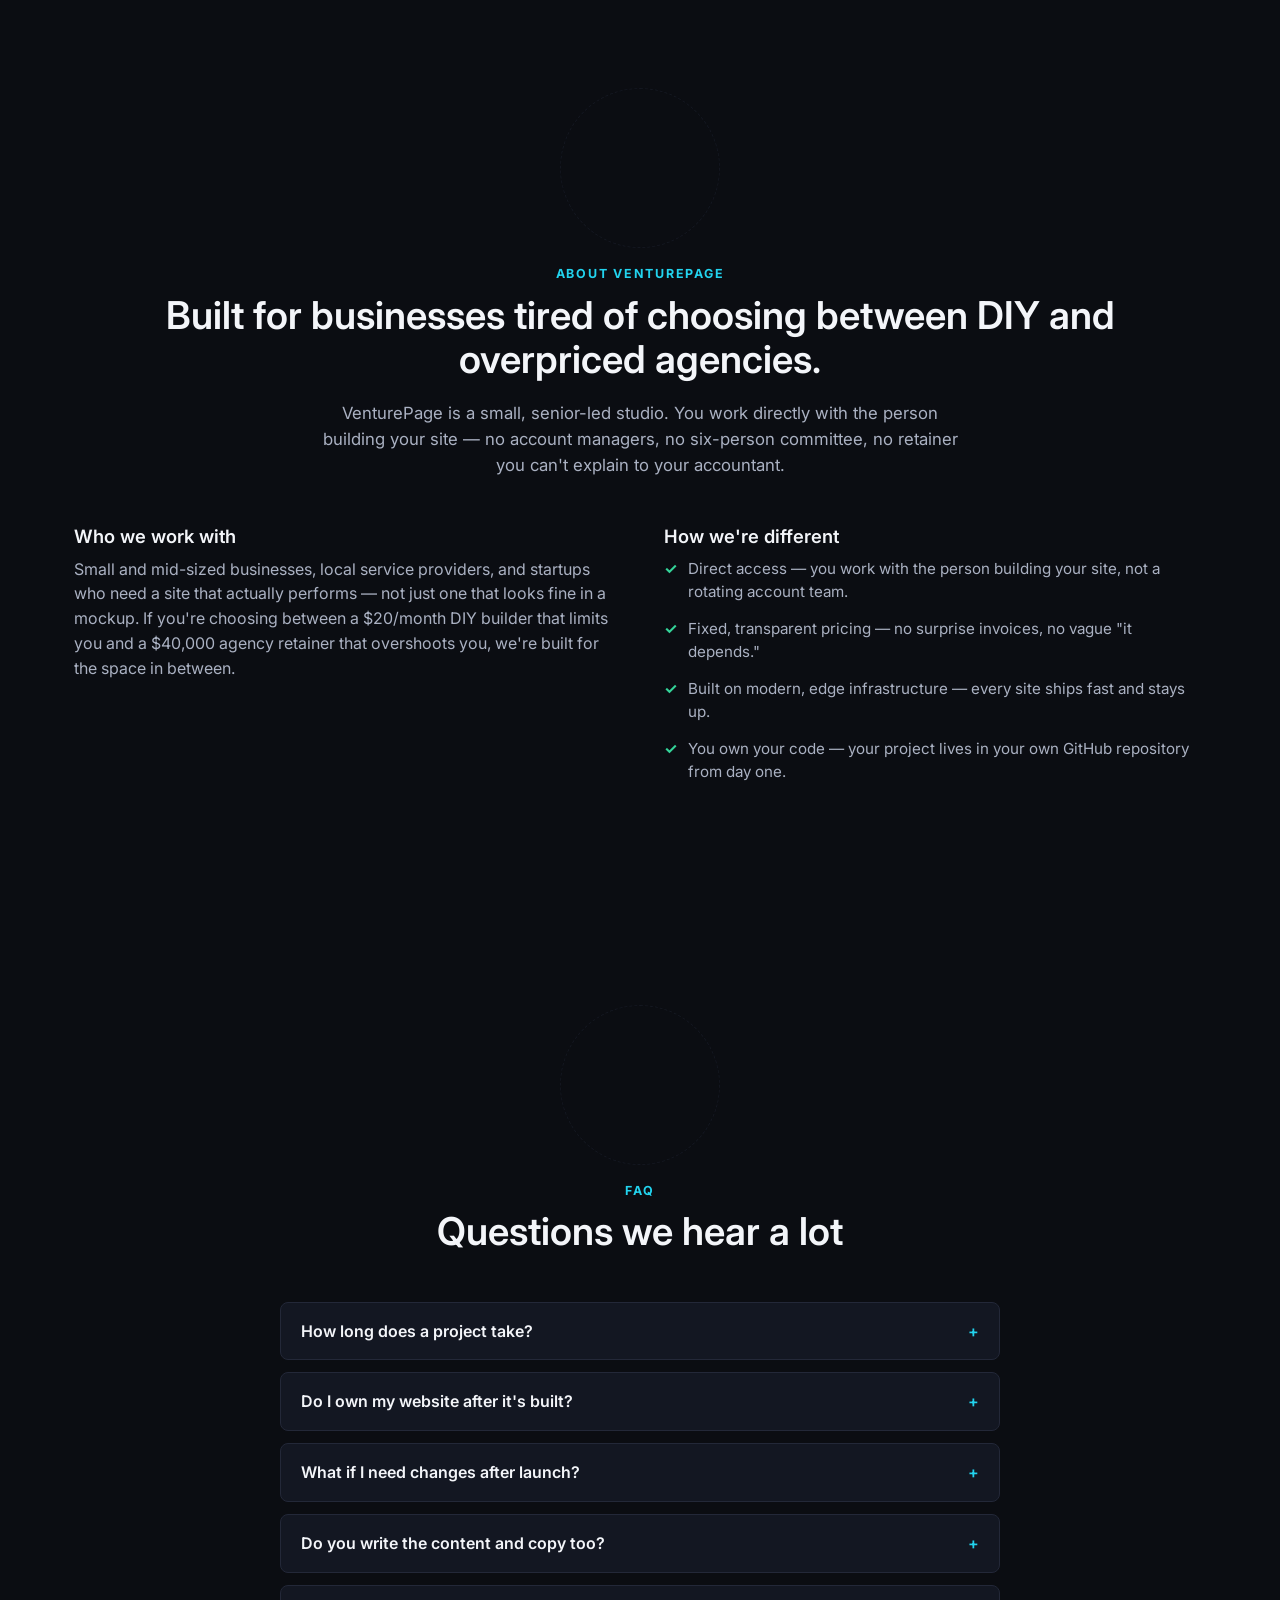
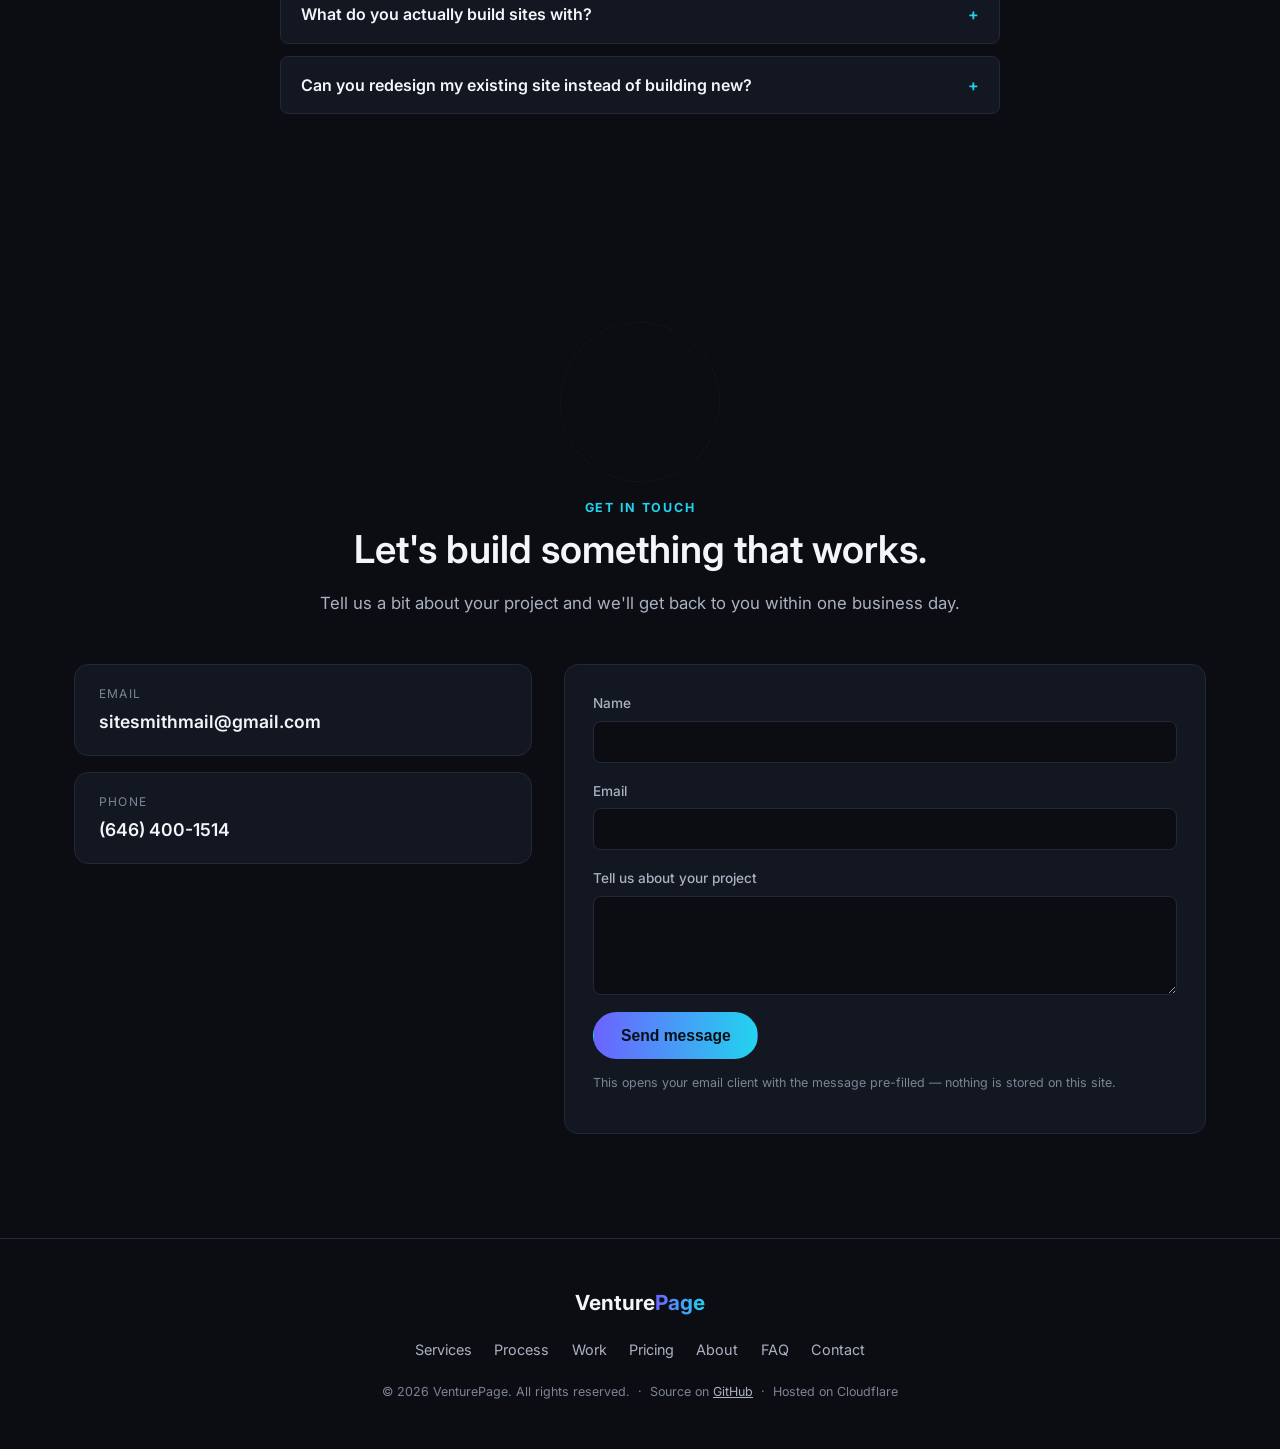
==== commit d7bd4ba6: "Add files via upload" ====
--- a/index.html
+++ b/index.html
@@ -5,17 +5,17 @@
 <meta name="viewport" content="width=device-width, initial-scale=1.0">
 <title>VenturePage — Websites Built to Work</title>
 <meta name="description" content="VenturePage designs and builds fast, modern websites for small and growing businesses — fixed pricing, direct access, no agency bloat.">
-<meta name="theme-color" content="#0b0d12">
+<meta name="theme-color" content="#0a0a0b">
 
 <meta property="og:title" content="VenturePage — Websites Built to Work">
 <meta property="og:description" content="Fast, modern websites for small and growing businesses. Fixed pricing, direct access, no agency bloat.">
 <meta property="og:type" content="website">
 
-<link rel="icon" href="data:image/svg+xml,<svg xmlns=%22http://www.w3.org/2000/svg%22 viewBox=%220 0 100 100%22><text y=%22.9em%22 font-size=%2290%22 fill=%22%2322D3EE%22>V</text></svg>">
+<link rel="icon" href="data:image/svg+xml,<svg xmlns=%22http://www.w3.org/2000/svg%22 viewBox=%220 0 100 100%22><text y=%22.9em%22 font-size=%2290%22 fill=%22%23c2402f%22>V</text></svg>">
 
 <link rel="preconnect" href="https://fonts.googleapis.com">
 <link rel="preconnect" href="https://fonts.gstatic.com" crossorigin>
-<link href="https://fonts.googleapis.com/css2?family=Inter:wght@400;500;600;700;800&family=Space+Grotesk:wght@500;600;700&display=swap" rel="stylesheet">
+<link href="https://fonts.googleapis.com/css2?family=Fraunces:ital,wght@0,400;0,500;0,600;0,700;1,500;1,600&family=Inter:wght@400;500;600;700&display=swap" rel="stylesheet">
 
 <link rel="stylesheet" href="css/styles.css">
 </head>
@@ -36,10 +36,11 @@
       <ul>
         <li><a href="#services">Services</a></li>
         <li><a href="#process">Process</a></li>
+        <li><a href="#work">Work</a></li>
         <li><a href="#pricing">Pricing</a></li>
         <li><a href="#about">About</a></li>
         <li><a href="#faq">FAQ</a></li>
-        <li><a href="#contact" class="nav-cta">Contact</a></li>
+        <li><a href="#contact">Contact</a></li>
       </ul>
     </nav>
 
@@ -56,7 +57,7 @@
     <div class="hero-inner">
       <div class="icon-slot hero-logo-slot" data-icon="logo" aria-hidden="true"></div>
       <p class="eyebrow">Web design &amp; development studio</p>
-      <h1>We build websites that <span class="highlight">pull their weight.</span></h1>
+      <h1>We build websites that <em>pull their weight.</em></h1>
       <p class="hero-sub">VenturePage designs and builds fast, modern websites for small and growing
         businesses — without agency bloat, agency committees, or agency prices.</p>
       <div class="hero-actions">
@@ -103,7 +104,7 @@
   </section>
 
   <!-- PROCESS -->
-  <section class="section section-alt" id="process">
+  <section class="section" id="process">
     <div class="section-inner">
       <div class="icon-slot" data-icon="clock" aria-hidden="true"></div>
       <p class="eyebrow center">How it works</p>
@@ -147,6 +148,34 @@
           </div>
         </li>
       </ol>
+    </div>
+  </section>
+
+  <!-- WORK -->
+  <section class="section" id="work">
+    <div class="section-inner">
+      <div class="icon-slot" data-icon="grid" aria-hidden="true"></div>
+      <p class="eyebrow center">Selected work</p>
+      <h2 class="center">A few examples of what this looks like in practice.</h2>
+      <p class="section-lead center">Case studies are being added as projects launch — here's the shape of what's coming.</p>
+
+      <div class="grid grid-3 work-grid">
+        <article class="work-card">
+          <div class="work-thumb" aria-hidden="true"></div>
+          <h3>Local service business</h3>
+          <p>Coming soon</p>
+        </article>
+        <article class="work-card">
+          <div class="work-thumb work-thumb-b" aria-hidden="true"></div>
+          <h3>Online store</h3>
+          <p>Coming soon</p>
+        </article>
+        <article class="work-card">
+          <div class="work-thumb work-thumb-c" aria-hidden="true"></div>
+          <h3>Web app</h3>
+          <p>Coming soon</p>
+        </article>
+      </div>
     </div>
   </section>
 
@@ -225,7 +254,7 @@
   </section>
 
   <!-- ABOUT -->
-  <section class="section section-alt" id="about">
+  <section class="section" id="about">
     <div class="section-inner">
       <div class="icon-slot" data-icon="check" aria-hidden="true"></div>
       <p class="eyebrow center">About VenturePage</p>
@@ -296,7 +325,7 @@
   </section>
 
   <!-- CONTACT -->
-  <section class="section section-alt" id="contact">
+  <section class="section" id="contact">
     <div class="section-inner">
       <div class="icon-slot" data-icon="arrow" aria-hidden="true"></div>
       <p class="eyebrow center">Get in touch</p>
@@ -346,6 +375,7 @@
     <nav aria-label="Footer">
       <a href="#services">Services</a>
       <a href="#process">Process</a>
+      <a href="#work">Work</a>
       <a href="#pricing">Pricing</a>
       <a href="#about">About</a>
       <a href="#faq">FAQ</a>
--- a/css/styles.css
+++ b/css/styles.css
@@ -63,7 +63,7 @@
 
 #dot-canvas {
   position: fixed; inset: 0; width: 100vw; height: 100vh;
-  pointer-events: none; z-index: 5; mix-blend-mode: screen;
+  pointer-events: none; z-index: 1; mix-blend-mode: screen;
 }
 
 /* ---------- layout helpers ---------- */
@@ -71,7 +71,7 @@
   max-width: var(--max-width); margin: 0 auto; padding: 0 1.5rem;
 }
 .section { position: relative; padding: 6.5rem 0; z-index: 2; }
-.section-alt { background: var(--bg-alt); }
+.section-alt { background: none; }
 .center { text-align: center; margin-left: auto; margin-right: auto; }
 .section-lead { max-width: 640px; margin-left: auto; margin-right: auto; font-size: 1.05rem; }
 .eyebrow {
@@ -98,6 +98,9 @@
   width: 160px; height: 160px; margin: 0 auto 1rem;
   border: 1px dashed var(--surface-border); border-radius: 50%;
   opacity: 0.4;
+}
+.hero-logo-slot {
+  width: 270px; height: 130px; border-radius: 14px; margin: 0 auto 1.5rem;
 }
 
 /* ---------- header / nav ---------- */
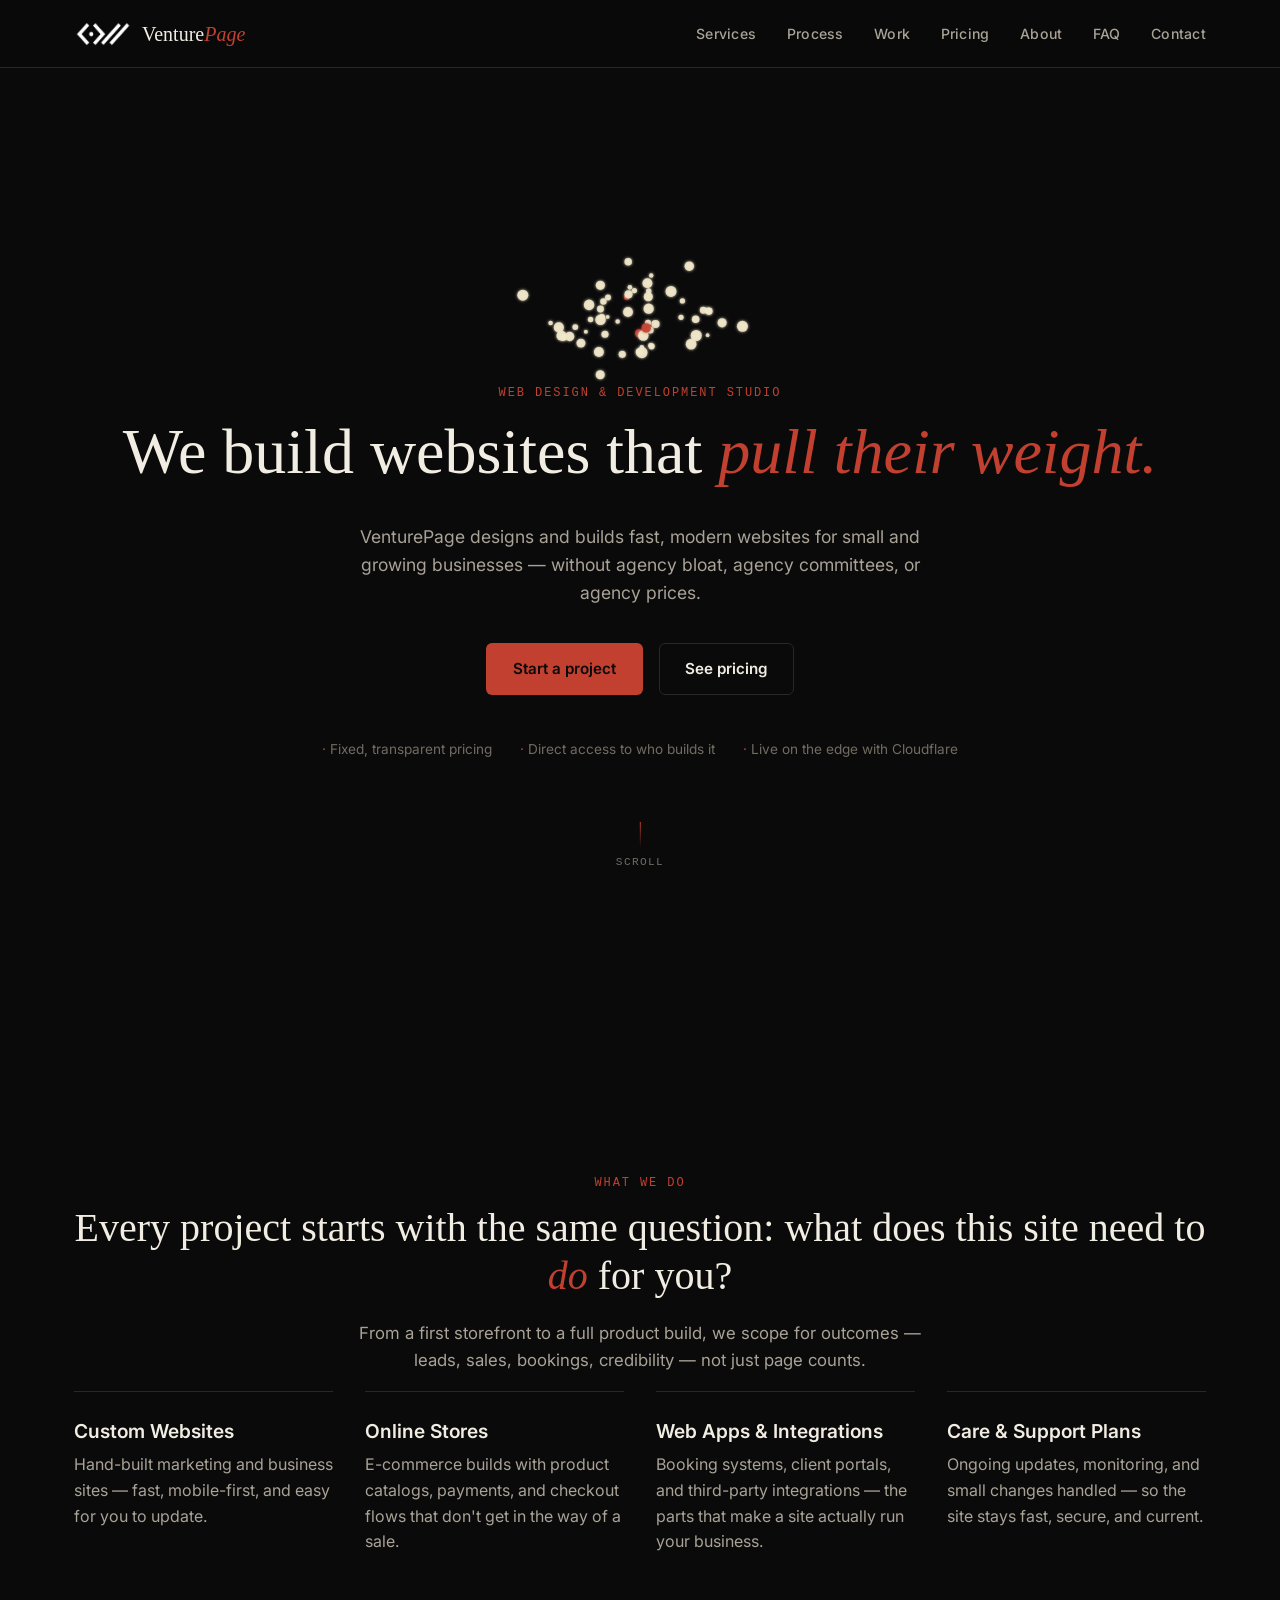
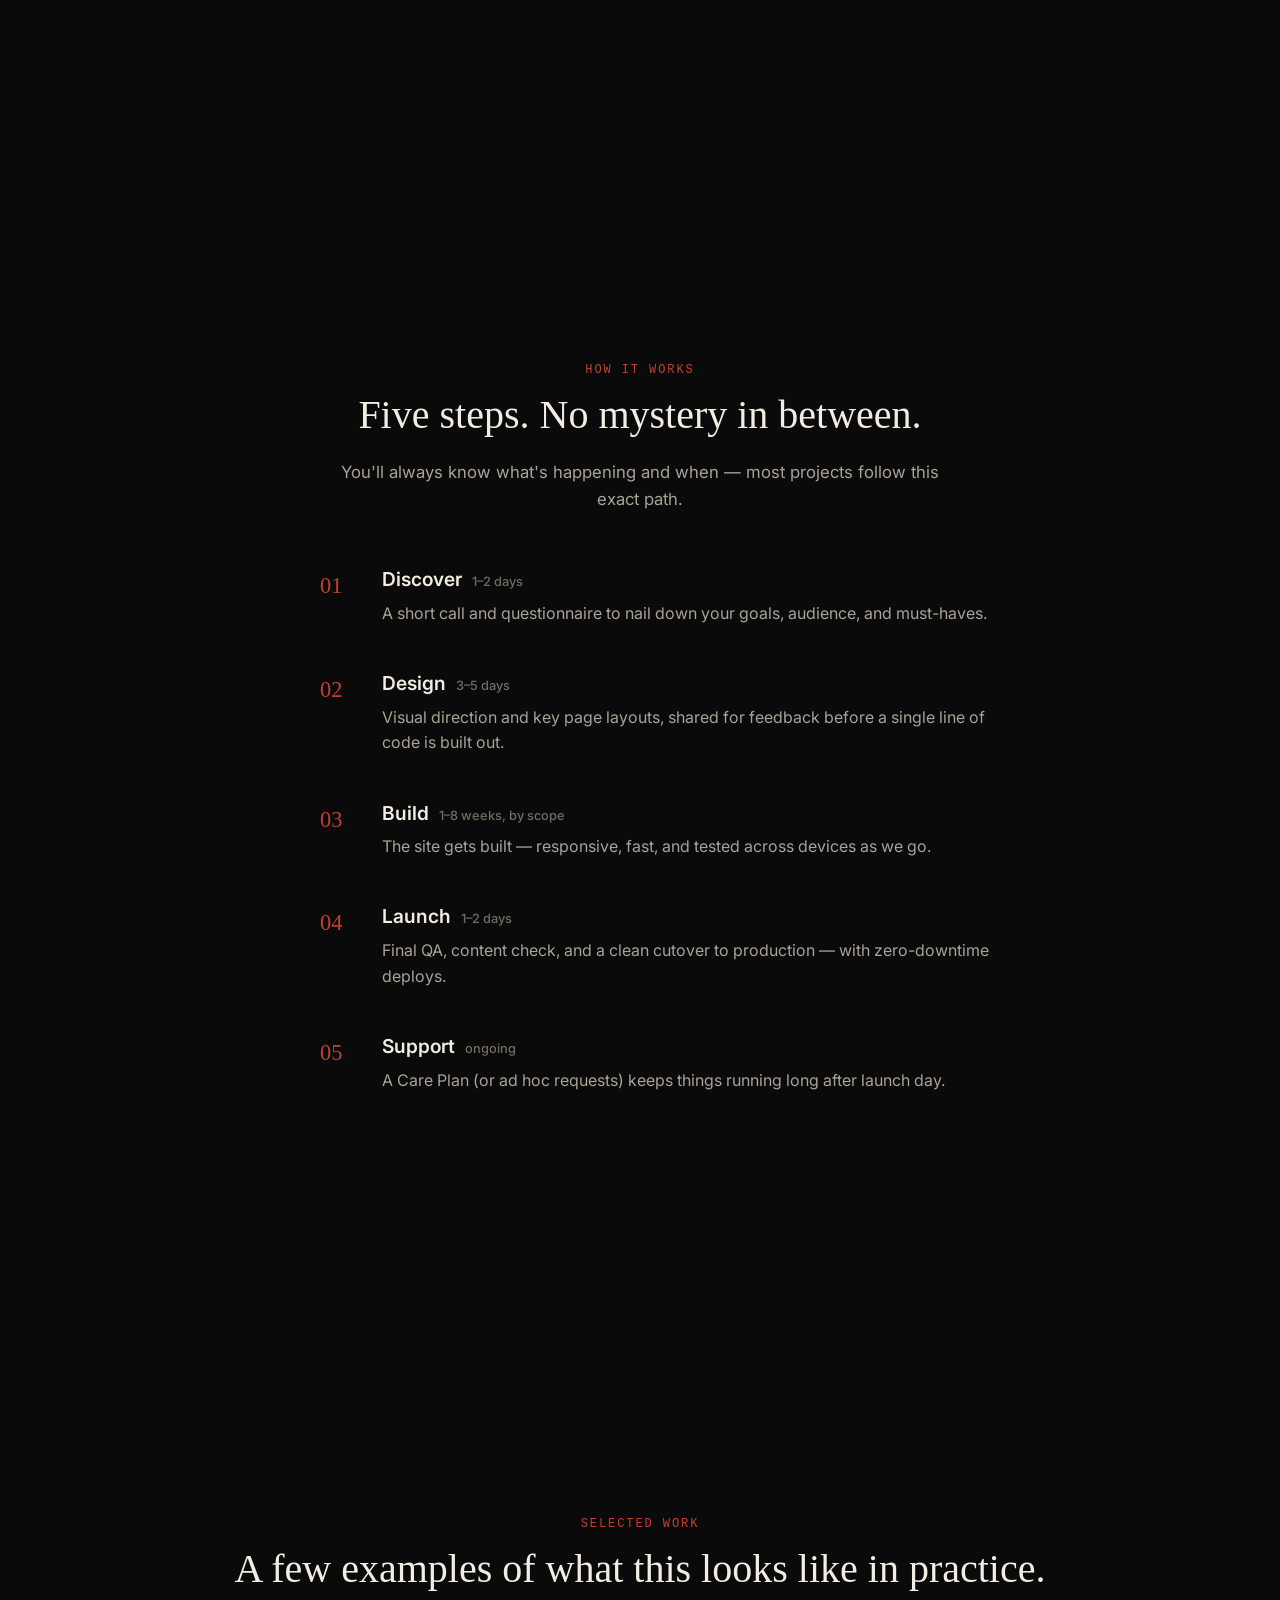
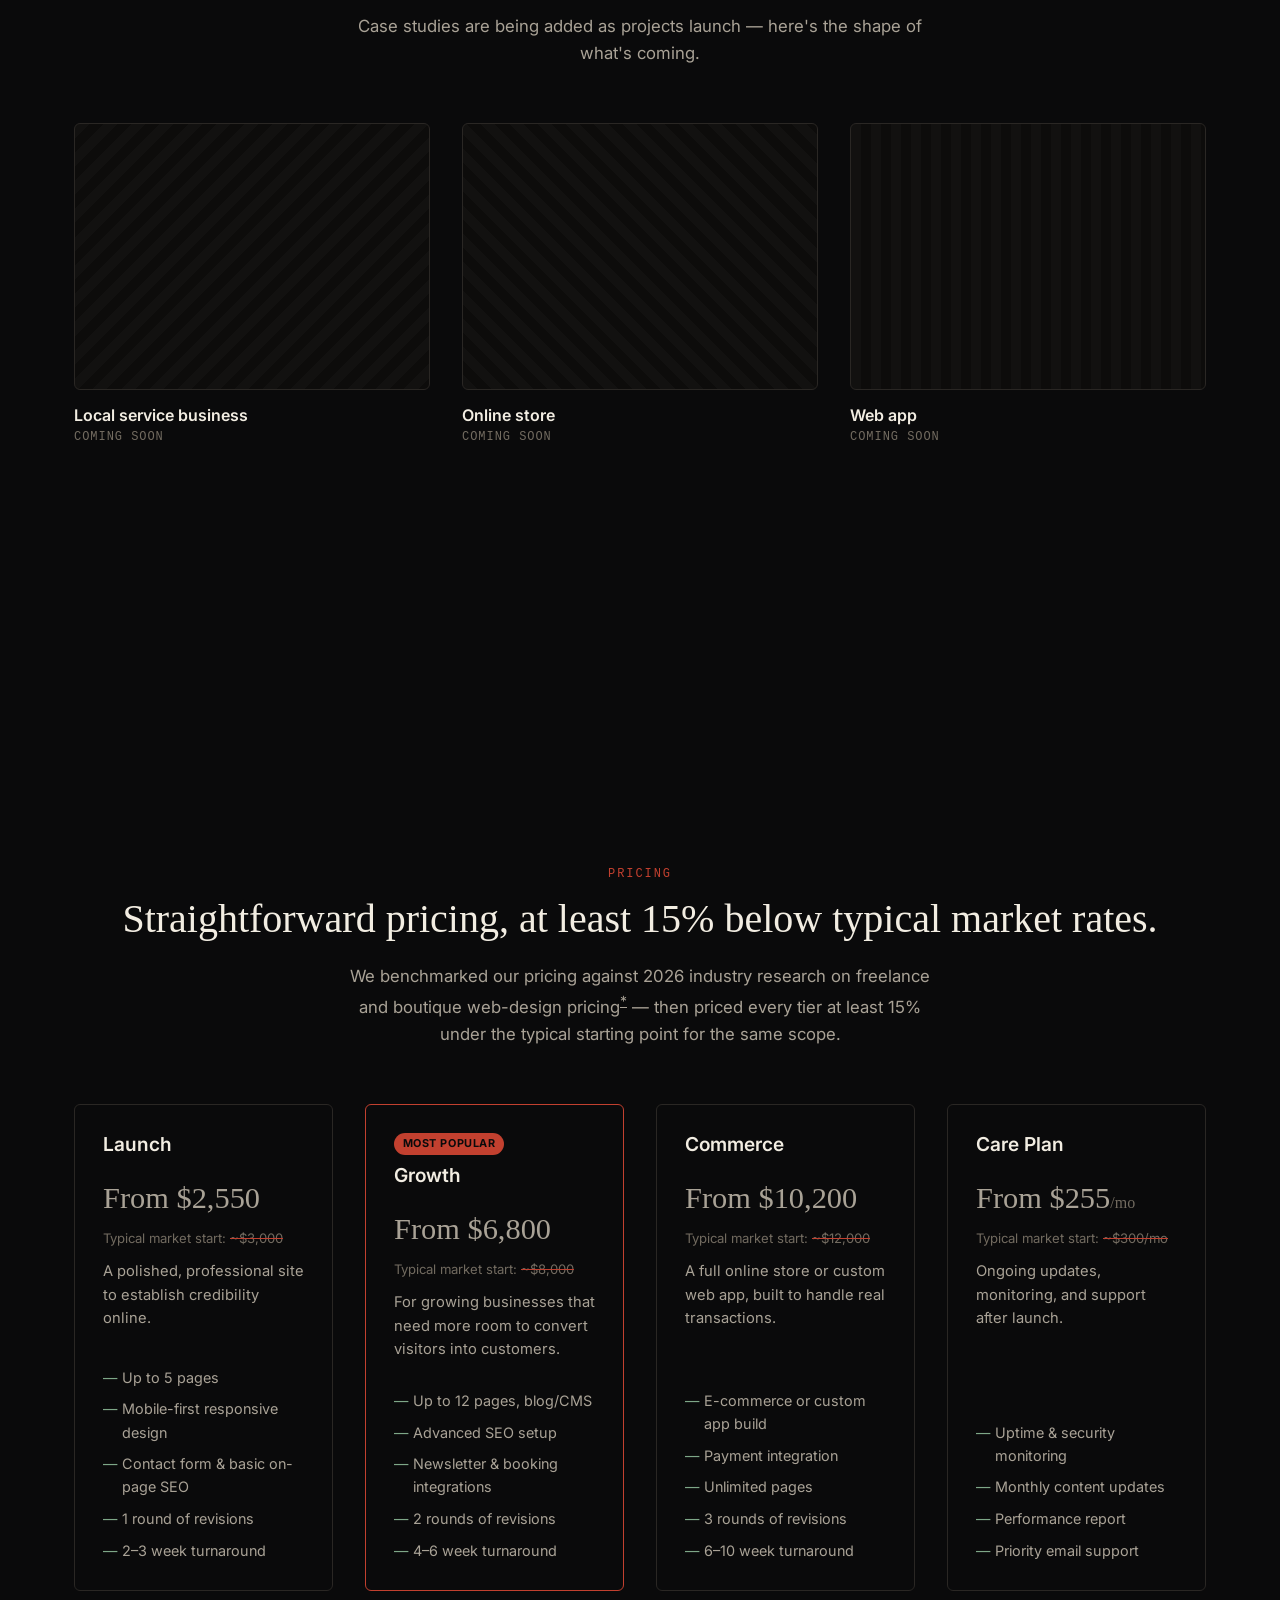
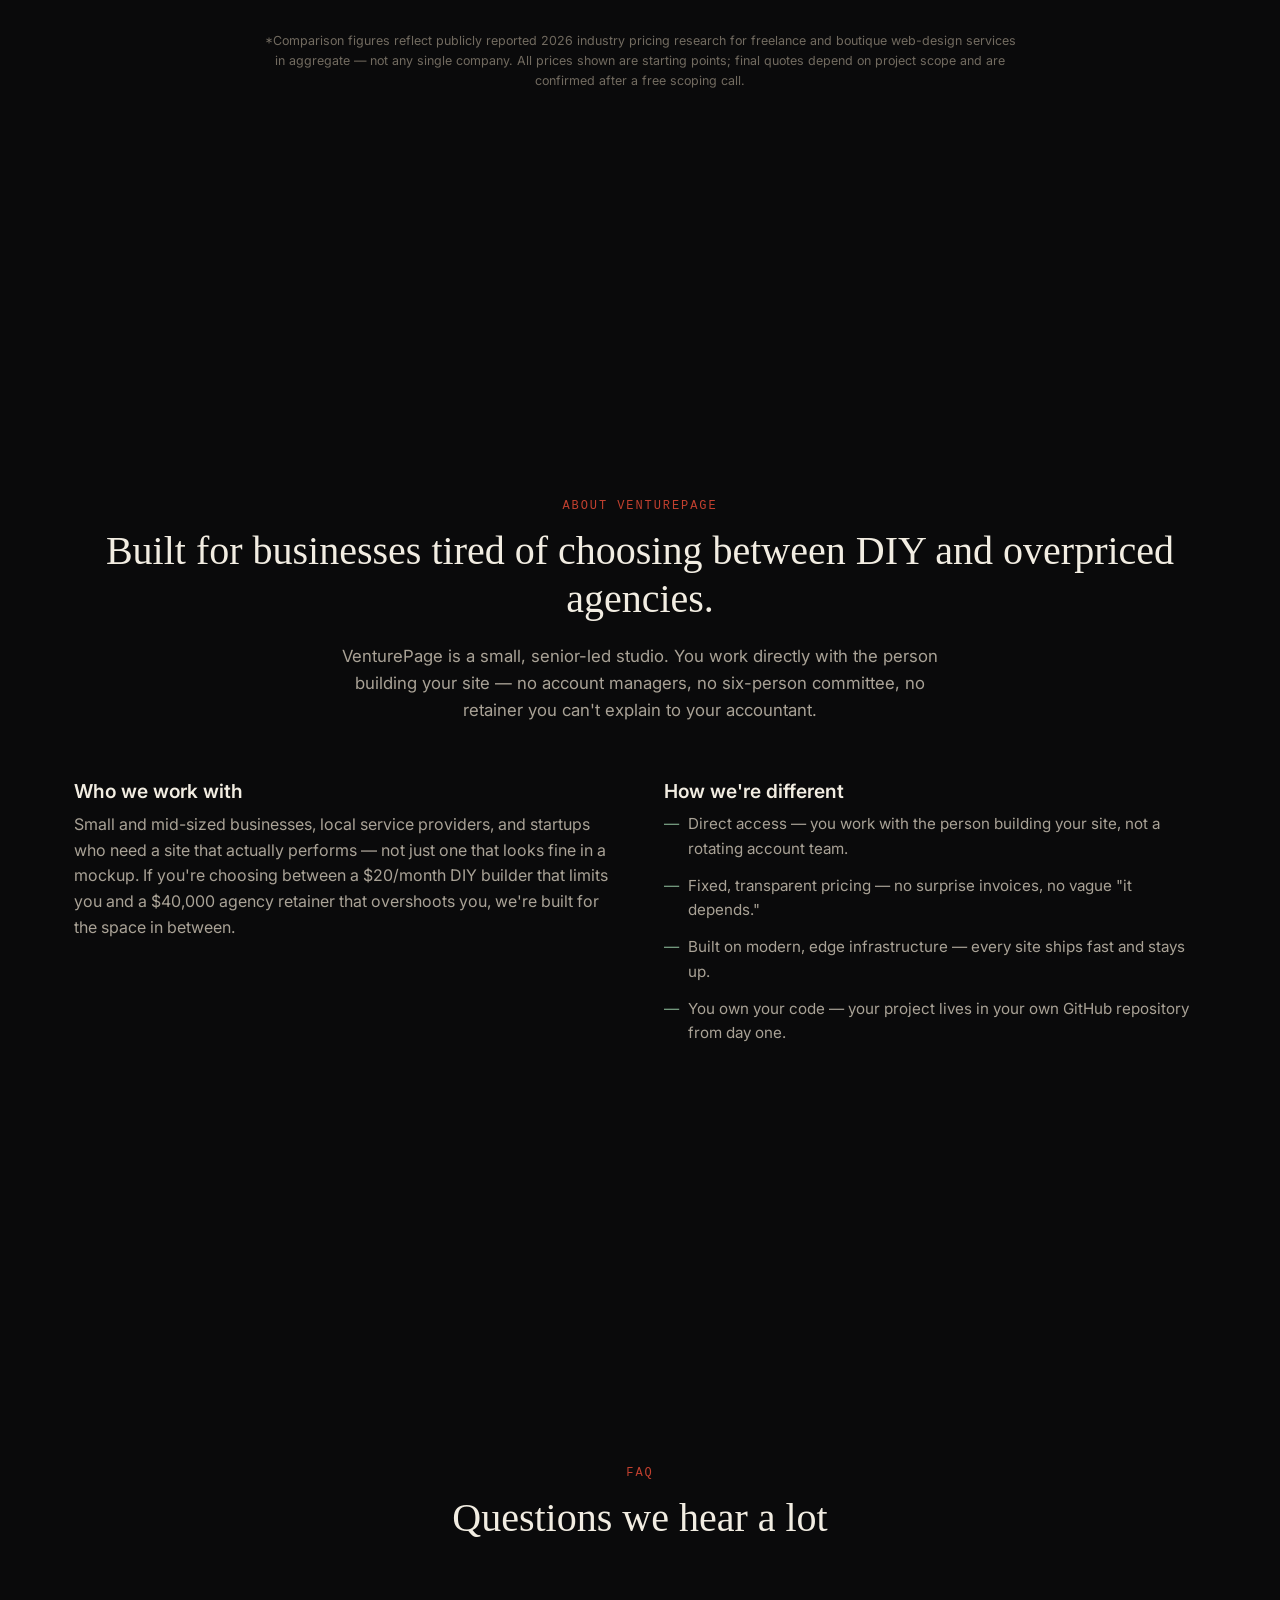
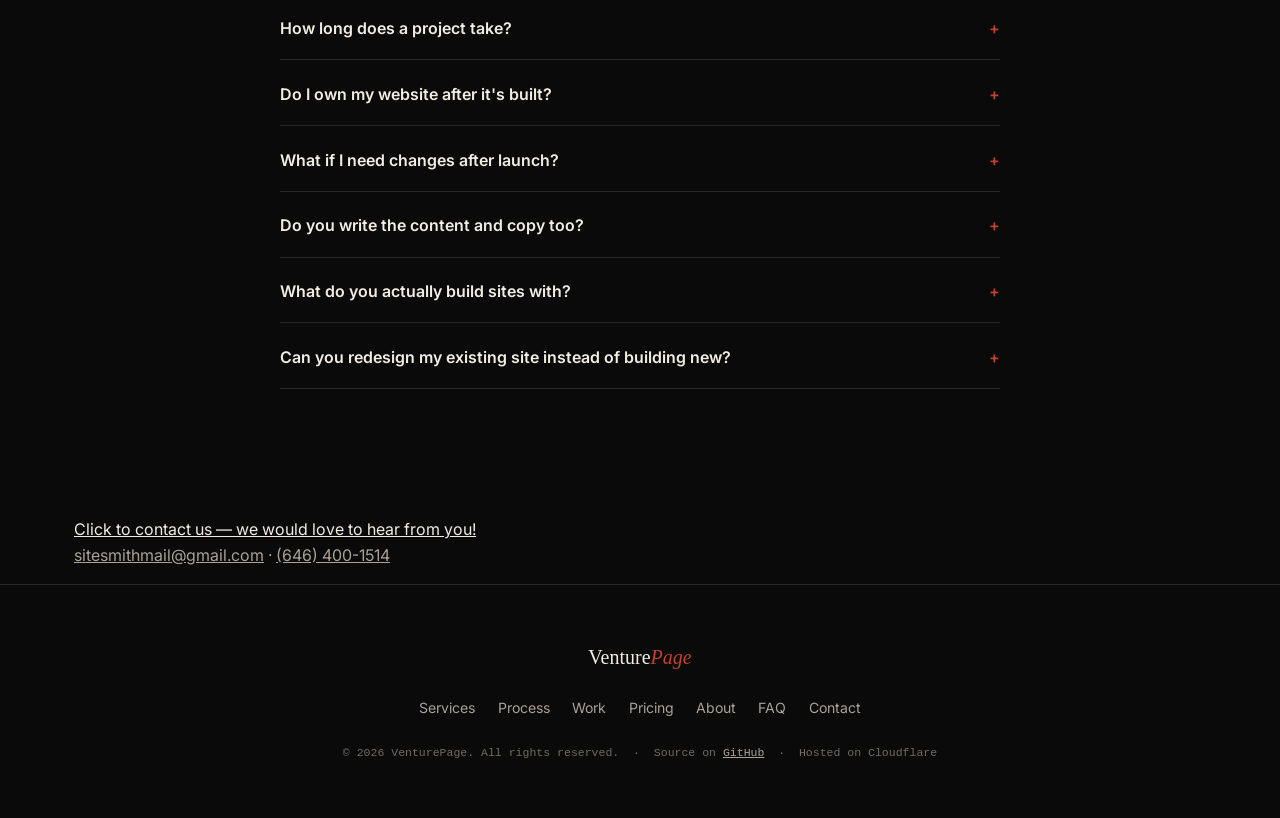
==== commit 96438ba3: "Rebuild contact page: multi-step 3D cube form, homepage teaser, contact info" ====
--- a/index.html
+++ b/index.html
@@ -324,44 +324,18 @@
     </div>
   </section>
 
-  <!-- CONTACT -->
-  <section class="section" id="contact">
-    <div class="section-inner">
-      <div class="icon-slot" data-icon="arrow" aria-hidden="true"></div>
-      <p class="eyebrow center">Get in touch</p>
-      <h2 class="center">Let's build something that works.</h2>
-      <p class="section-lead center">Tell us a bit about your project and we'll get back to you within one
-        business day.</p>
-
-      <div class="contact-wrap">
-        <div class="contact-cards">
-          <a class="contact-card" href="mailto:sitesmithmail@gmail.com">
-            <span class="contact-label">Email</span>
-            <span class="contact-value">sitesmithmail@gmail.com</span>
-          </a>
-          <a class="contact-card" href="tel:+16464001514">
-            <span class="contact-label">Phone</span>
-            <span class="contact-value">(646) 400-1514</span>
-          </a>
-        </div>
-
-        <form class="contact-form" id="contact-form">
-          <div class="form-row">
-            <label for="cf-name">Name</label>
-            <input type="text" id="cf-name" name="name" required autocomplete="name">
-          </div>
-          <div class="form-row">
-            <label for="cf-email">Email</label>
-            <input type="email" id="cf-email" name="email" required autocomplete="email">
-          </div>
-          <div class="form-row">
-            <label for="cf-project">Tell us about your project</label>
-            <textarea id="cf-project" name="project" rows="4" required></textarea>
-          </div>
-          <button type="submit" class="btn btn-primary">Send message</button>
-          <p class="form-note">This opens your email client with the message pre-filled — nothing is stored on this site.</p>
-        </form>
-      </div>
+  <!-- CONTACT CTA -->
+  <section class="contact-cta-section" id="contact">
+    <div class="section-inner">
+      <a class="contact-cta" href="contact.html">
+        <span class="contact-cta-text">Click to contact us — we would love to hear from you!</span>
+        <span class="icon-slot" data-icon="phone" aria-hidden="true"></span>
+      </a>
+      <p class="contact-cta-direct">
+        <a href="mailto:sitesmithmail@gmail.com">sitesmithmail@gmail.com</a>
+        <span class="contact-cta-sep">·</span>
+        <a href="tel:+16464001514">(646) 400-1514</a>
+      </p>
     </div>
   </section>
 
--- a/css/styles.css
+++ b/css/styles.css
@@ -1,30 +1,29 @@
 /* ============================================================
    VenturePage — base styles
-   Palette is placeholder (amber → cyan) until logo colors land.
-   All colors live in CSS custom properties below, easy to swap.
+   Palette and layout are modeled loosely on bamlab.ch: warm dark
+   background, a single warm-cream/red accent instead of a two-tone
+   gradient, and light, mostly-borderless sections so the dot field
+   reads through everything rather than getting boxed out.
    ============================================================ */
 
 :root {
-  --bg: #0b0d12;
-  --bg-alt: #0e1119;
-  --surface: #131722;
-  --surface-border: #232838;
-  --text: #f3f5f9;
-  --text-dim: #aab1c2;
-  --text-dimmer: #7c8496;
-
-  --accent-indigo: #6C63FF;
-  --accent-cyan: #22D3EE;
-  --accent-green: #34d399;
-
-  --gradient-brand: linear-gradient(90deg, var(--accent-indigo), var(--accent-cyan));
-
-  --radius: 14px;
-  --radius-sm: 8px;
+  --bg: #0a0a0b;
+  --surface: #121110;
+  --border: #2a2724;
+  --text: #f2ede2;
+  --text-dim: #a9a296;
+  --text-dimmer: #726b60;
+
+  --accent: #c2402f;
+  --accent-soft: #e0a99a;
+  --accent-green: #7ea788;
+
+  --radius: 6px;
   --max-width: 1180px;
 
   --font-body: 'Inter', system-ui, -apple-system, 'Segoe UI', sans-serif;
-  --font-head: 'Space Grotesk', 'Inter', system-ui, sans-serif;
+  --font-display: 'Fraunces', 'Iowan Old Style', Georgia, serif;
+  --font-mono: ui-monospace, 'SFMono-Regular', Menlo, Consolas, monospace;
 
   color-scheme: dark;
 }
@@ -42,22 +41,24 @@
   background: var(--bg);
   color: var(--text);
   font-family: var(--font-body);
-  line-height: 1.55;
+  line-height: 1.6;
   -webkit-font-smoothing: antialiased;
 }
 
-h1, h2, h3 { font-family: var(--font-head); line-height: 1.15; margin: 0 0 0.5em; color: var(--text); }
-h1 { font-size: clamp(2.2rem, 5vw, 3.6rem); font-weight: 700; }
-h2 { font-size: clamp(1.6rem, 3.2vw, 2.4rem); font-weight: 600; }
-h3 { font-size: 1.15rem; font-weight: 600; }
+h1, h2, h3 { font-family: var(--font-display); line-height: 1.2; margin: 0 0 0.5em; color: var(--text); font-weight: 500; }
+h1 { font-size: clamp(2.4rem, 5.4vw, 4rem); font-weight: 500; }
+h1 em, h2 em { font-style: italic; }
+h2 { font-size: clamp(1.7rem, 3.2vw, 2.5rem); font-weight: 500; }
+h3 { font-size: 1.2rem; font-weight: 600; font-family: var(--font-body); }
 p { margin: 0 0 1em; color: var(--text-dim); }
 a { color: inherit; }
 ul { padding-left: 0; list-style: none; margin: 0; }
+em { color: var(--accent); font-style: italic; }
 
 .skip-link {
   position: absolute; left: -9999px; top: 0; z-index: 1000;
-  background: var(--accent-cyan); color: #061018; padding: 0.75em 1.25em;
-  border-radius: 0 0 8px 0; font-weight: 600;
+  background: var(--accent); color: var(--bg); padding: 0.75em 1.25em;
+  border-radius: 0 0 6px 0; font-weight: 600;
 }
 .skip-link:focus { left: 0; }
 
@@ -70,83 +71,73 @@
 .section-inner, .header-inner, .footer-inner, .hero-inner {
   max-width: var(--max-width); margin: 0 auto; padding: 0 1.5rem;
 }
-.section { position: relative; padding: 6.5rem 0; z-index: 2; }
-.section-alt { background: none; }
+.section { position: relative; padding: 8rem 0; z-index: 2; }
 .center { text-align: center; margin-left: auto; margin-right: auto; }
-.section-lead { max-width: 640px; margin-left: auto; margin-right: auto; font-size: 1.05rem; }
+.section-lead { max-width: 600px; margin-left: auto; margin-right: auto; font-size: 1.05rem; }
 .eyebrow {
-  text-transform: uppercase; letter-spacing: 0.14em; font-size: 0.78rem;
-  font-weight: 700; color: var(--accent-cyan); margin-bottom: 0.75em;
-}
-
-.grid { display: grid; gap: 1.5rem; }
+  font-family: var(--font-mono);
+  text-transform: uppercase; letter-spacing: 0.16em; font-size: 0.75rem;
+  font-weight: 500; color: var(--accent); margin-bottom: 0.9em;
+}
+
+.grid { display: grid; gap: 2rem; }
 .grid-2 { grid-template-columns: repeat(2, 1fr); }
+.grid-3 { grid-template-columns: repeat(3, 1fr); }
 .grid-4 { grid-template-columns: repeat(4, 1fr); }
-@media (max-width: 980px) { .grid-4 { grid-template-columns: repeat(2, 1fr); } }
+@media (max-width: 980px) { .grid-4 { grid-template-columns: repeat(2, 1fr); } .grid-3 { grid-template-columns: 1fr; } }
 @media (max-width: 620px) { .grid-4, .grid-2 { grid-template-columns: 1fr; } }
 
 .card {
-  background: var(--surface); border: 1px solid var(--surface-border);
-  border-radius: var(--radius); padding: 1.75rem; position: relative;
-  transition: border-color 0.25s ease, transform 0.25s ease;
-}
-.card:hover { border-color: var(--accent-cyan); transform: translateY(-3px); }
+  background: transparent; border-top: 1px solid var(--border);
+  padding: 1.75rem 0 0; position: relative;
+}
 .card p:last-child { margin-bottom: 0; }
 
-/* ---------- icon slot (dot-morph target) ---------- */
+/* ---------- icon slot (dot-morph target, invisible layout anchor) ---------- */
 .icon-slot {
-  width: 160px; height: 160px; margin: 0 auto 1rem;
-  border: 1px dashed var(--surface-border); border-radius: 50%;
-  opacity: 0.4;
+  width: 130px; height: 130px; margin: 0 auto 1.25rem;
 }
 .hero-logo-slot {
-  width: 270px; height: 130px; border-radius: 14px; margin: 0 auto 1.5rem;
+  width: 220px; height: 105px; margin: 0 auto 1.75rem;
 }
 
 /* ---------- header / nav ---------- */
 .site-header {
   position: sticky; top: 0; z-index: 50;
-  background: rgba(11, 13, 18, 0.72); backdrop-filter: blur(10px);
-  border-bottom: 1px solid var(--surface-border);
+  background: rgba(10, 10, 11, 0.78); backdrop-filter: blur(10px);
+  border-bottom: 1px solid var(--border);
 }
 .header-inner {
   display: flex; align-items: center; justify-content: space-between;
-  padding-top: 0.9rem; padding-bottom: 0.9rem;
+  padding-top: 1.1rem; padding-bottom: 1.1rem;
 }
 .brand { display: flex; align-items: center; gap: 0.6rem; text-decoration: none; }
-.brand-logo-img { height: 30px; width: auto; display: block; }
+.brand-logo-img { height: 28px; width: auto; display: block; }
 .brand-wordmark {
-  font-family: var(--font-head); font-weight: 700; font-size: 1.3rem; color: var(--text);
-}
-.brand-wordmark em {
-  font-style: normal; background: var(--gradient-brand);
-  -webkit-background-clip: text; background-clip: text; color: transparent;
-}
-
-.main-nav ul { display: flex; align-items: center; gap: 1.75rem; }
+  font-family: var(--font-display); font-weight: 500; font-size: 1.25rem; color: var(--text);
+}
+.brand-wordmark em { font-style: italic; color: var(--accent); }
+
+.main-nav ul { display: flex; align-items: center; gap: 1.9rem; }
 .main-nav a {
-  text-decoration: none; color: var(--text-dim); font-size: 0.95rem; font-weight: 500;
+  text-decoration: none; color: var(--text-dim); font-size: 0.88rem; font-weight: 500;
+  letter-spacing: 0.02em;
   transition: color 0.2s ease;
 }
 .main-nav a:hover { color: var(--text); }
-.main-nav a.nav-cta {
-  color: #061018; background: var(--gradient-brand); padding: 0.5em 1.1em;
-  border-radius: 999px; font-weight: 600;
-}
-.main-nav a.nav-cta:hover { color: #061018; filter: brightness(1.08); }
 
 .nav-toggle {
   display: none; flex-direction: column; justify-content: center; gap: 5px;
-  width: 40px; height: 40px; background: none; border: 1px solid var(--surface-border);
-  border-radius: 8px; cursor: pointer;
-}
-.nav-toggle span { width: 18px; height: 2px; background: var(--text); margin: 0 auto; }
+  width: 40px; height: 40px; background: none; border: 1px solid var(--border);
+  border-radius: 6px; cursor: pointer;
+}
+.nav-toggle span { width: 18px; height: 1px; background: var(--text); margin: 0 auto; }
 
 @media (max-width: 820px) {
   .nav-toggle { display: flex; }
   .main-nav {
-    position: absolute; top: 100%; left: 0; right: 0; background: var(--bg-alt);
-    border-bottom: 1px solid var(--surface-border);
+    position: absolute; top: 100%; left: 0; right: 0; background: var(--bg);
+    border-bottom: 1px solid var(--border);
     max-height: 0; overflow: hidden; transition: max-height 0.3s ease;
   }
   .main-nav.open { max-height: 400px; }
@@ -160,116 +151,129 @@
 }
 .hero-inner { text-align: center; }
 .eyebrow.center, .hero .eyebrow { display: block; text-align: center; }
-.highlight {
-  background: var(--gradient-brand); -webkit-background-clip: text; background-clip: text; color: transparent;
-}
-.hero-sub { max-width: 620px; margin: 0 auto 2rem; font-size: 1.1rem; }
-.hero-actions { display: flex; gap: 1rem; justify-content: center; flex-wrap: wrap; margin-bottom: 2.5rem; }
+.hero-sub { max-width: 600px; margin: 0 auto 2.25rem; font-size: 1.1rem; }
+.hero-actions { display: flex; gap: 1rem; justify-content: center; flex-wrap: wrap; margin-bottom: 2.75rem; }
 
 .btn {
-  display: inline-block; padding: 0.85em 1.7em; border-radius: 999px; font-weight: 600;
-  text-decoration: none; font-size: 0.98rem; border: 1px solid transparent; cursor: pointer;
-  transition: transform 0.2s ease, filter 0.2s ease;
-}
-.btn-primary { background: var(--gradient-brand); color: #061018; }
-.btn-primary:hover { transform: translateY(-2px); filter: brightness(1.08); }
-.btn-ghost { border-color: var(--surface-border); color: var(--text); background: transparent; }
-.btn-ghost:hover { border-color: var(--accent-cyan); transform: translateY(-2px); }
+  display: inline-block; padding: 0.85em 1.7em; border-radius: var(--radius); font-weight: 600;
+  text-decoration: none; font-size: 0.95rem; border: 1px solid transparent; cursor: pointer;
+  transition: transform 0.2s ease, filter 0.2s ease, border-color 0.2s ease;
+}
+.btn-primary { background: var(--accent); color: var(--bg); }
+.btn-primary:hover { transform: translateY(-2px); filter: brightness(1.1); }
+.btn-ghost { border-color: var(--border); color: var(--text); background: transparent; }
+.btn-ghost:hover { border-color: var(--accent); transform: translateY(-2px); }
 
 .hero-trust {
   display: flex; gap: 1.75rem; justify-content: center; flex-wrap: wrap;
   font-size: 0.85rem; color: var(--text-dimmer);
 }
-.hero-trust li::before { content: '✦ '; color: var(--accent-indigo); }
+.hero-trust li::before { content: '· '; color: var(--accent); }
 
 .scroll-cue {
   position: absolute; bottom: 1.5rem; left: 50%; transform: translateX(-50%);
   display: flex; flex-direction: column; align-items: center; gap: 0.4rem;
+  font-family: var(--font-mono);
   font-size: 0.7rem; letter-spacing: 0.12em; text-transform: uppercase; color: var(--text-dimmer);
 }
 .scroll-cue span {
-  width: 1px; height: 26px; background: linear-gradient(var(--accent-cyan), transparent);
+  width: 1px; height: 26px; background: linear-gradient(var(--accent), transparent);
   animation: scrollcue 1.8s ease-in-out infinite;
 }
 @keyframes scrollcue { 0%,100% { opacity: 0.2; } 50% { opacity: 1; } }
 
 /* ---------- process ---------- */
-.process-list { max-width: 720px; margin: 3rem auto 0; display: flex; flex-direction: column; gap: 1.75rem; }
+.process-list { max-width: 720px; margin: 3.5rem auto 0; display: flex; flex-direction: column; gap: 1.85rem; }
 .process-list li { display: flex; gap: 1.5rem; align-items: flex-start; }
 .step-num {
-  font-family: var(--font-head); font-size: 1.4rem; font-weight: 700; color: var(--accent-cyan);
+  font-family: var(--font-display); font-size: 1.4rem; font-weight: 500; color: var(--accent);
   min-width: 2.4rem;
 }
 .process-list h3 { display: flex; align-items: baseline; gap: 0.6rem; }
 .process-list h3 small { font-weight: 500; font-size: 0.8rem; color: var(--text-dimmer); }
 
+/* ---------- work ---------- */
+.work-grid { margin-top: 3.5rem; }
+.work-card h3 { margin-bottom: 0.2em; font-size: 1rem; }
+.work-card p { font-family: var(--font-mono); font-size: 0.75rem; letter-spacing: 0.08em; text-transform: uppercase; color: var(--text-dimmer); }
+.work-thumb {
+  aspect-ratio: 4 / 3; border-radius: var(--radius); margin-bottom: 1rem;
+  background: repeating-linear-gradient(135deg, var(--surface) 0px, var(--surface) 10px, #0d0c0b 10px, #0d0c0b 20px);
+  border: 1px solid var(--border);
+}
+.work-thumb-b { background: repeating-linear-gradient(45deg, var(--surface) 0px, var(--surface) 10px, #0d0c0b 10px, #0d0c0b 20px); }
+.work-thumb-c { background: repeating-linear-gradient(90deg, var(--surface) 0px, var(--surface) 10px, #0d0c0b 10px, #0d0c0b 20px); }
+
 /* ---------- pricing ---------- */
-.pricing-grid { margin-top: 3rem; align-items: stretch; }
-.price-card { display: flex; flex-direction: column; }
-.price-card.featured { border-color: var(--accent-cyan); box-shadow: 0 0 0 1px var(--accent-cyan), 0 20px 50px -20px rgba(34,211,238,0.35); }
+.pricing-grid { margin-top: 3.5rem; align-items: stretch; }
+.price-card {
+  display: flex; flex-direction: column; border: 1px solid var(--border); border-top: 1px solid var(--border);
+  border-radius: var(--radius); padding: 1.75rem;
+}
+.price-card.featured { border-color: var(--accent); }
 .price-badge {
-  position: absolute; top: -0.7rem; left: 1.75rem; background: var(--gradient-brand);
-  color: #061018; font-size: 0.7rem; font-weight: 700; padding: 0.25em 0.8em; border-radius: 999px;
-  text-transform: uppercase; letter-spacing: 0.05em;
-}
-.price { font-family: var(--font-head); font-size: 1.9rem; font-weight: 700; margin: 0.3em 0 0.15em; }
+  align-self: flex-start; background: var(--accent);
+  color: var(--bg); font-size: 0.68rem; font-weight: 700; padding: 0.25em 0.8em; border-radius: 999px;
+  text-transform: uppercase; letter-spacing: 0.05em; margin-bottom: 0.75em;
+}
+.price { font-family: var(--font-display); font-size: 1.9rem; font-weight: 500; margin: 0.3em 0 0.15em; }
 .price-period { font-size: 1rem; color: var(--text-dimmer); font-weight: 500; }
 .price-compare { font-size: 0.82rem; color: var(--text-dimmer); margin-bottom: 0.9em; }
-.price-compare span { text-decoration: line-through; text-decoration-color: var(--accent-indigo); }
+.price-compare span { text-decoration: line-through; text-decoration-color: var(--accent); }
 .price-desc { font-size: 0.92rem; }
 .price-card ul { display: flex; flex-direction: column; gap: 0.55rem; margin-top: auto; padding-top: 0.75rem; }
 .price-card ul li { font-size: 0.9rem; color: var(--text-dim); padding-left: 1.3em; position: relative; }
-.price-card ul li::before { content: '✓'; position: absolute; left: 0; color: var(--accent-green); font-weight: 700; }
+.price-card ul li::before { content: '—'; position: absolute; left: 0; color: var(--accent-green); }
 .fine-print { max-width: 760px; margin: 2.5rem auto 0; font-size: 0.78rem; color: var(--text-dimmer); text-align: center; }
 
 /* ---------- about ---------- */
-.about-grid { margin-top: 3rem; gap: 3rem; }
+.about-grid { margin-top: 3.5rem; gap: 3rem; }
 .check-list li { padding-left: 1.6em; position: relative; margin-bottom: 0.85em; color: var(--text-dim); font-size: 0.95rem; }
-.check-list li::before { content: '✓'; position: absolute; left: 0; color: var(--accent-green); font-weight: 700; }
+.check-list li::before { content: '—'; position: absolute; left: 0; color: var(--accent-green); }
 
 /* ---------- faq ---------- */
-.faq-list { max-width: 720px; margin: 3rem auto 0; display: flex; flex-direction: column; gap: 0.75rem; }
+.faq-list { max-width: 720px; margin: 3.5rem auto 0; display: flex; flex-direction: column; gap: 0.25rem; }
 .faq-list details {
-  background: var(--surface); border: 1px solid var(--surface-border); border-radius: var(--radius-sm);
-  padding: 1rem 1.25rem;
+  background: transparent; border-bottom: 1px solid var(--border);
+  padding: 1.1rem 0;
 }
 .faq-list summary { cursor: pointer; font-weight: 600; list-style: none; }
 .faq-list summary::-webkit-details-marker { display: none; }
-.faq-list summary::after { content: '+'; float: right; color: var(--accent-cyan); }
+.faq-list summary::after { content: '+'; float: right; color: var(--accent); }
 .faq-list details[open] summary::after { content: '−'; }
 .faq-list details p { margin: 0.85em 0 0; font-size: 0.93rem; }
 
 /* ---------- contact ---------- */
-.contact-wrap { display: grid; grid-template-columns: 1fr 1.4fr; gap: 2rem; margin-top: 3rem; align-items: start; }
+.contact-wrap { display: grid; grid-template-columns: 1fr 1.4fr; gap: 2rem; margin-top: 3.5rem; align-items: start; }
 @media (max-width: 780px) { .contact-wrap { grid-template-columns: 1fr; } }
 .contact-cards { display: flex; flex-direction: column; gap: 1rem; }
 .contact-card {
-  display: flex; flex-direction: column; gap: 0.25rem; background: var(--surface);
-  border: 1px solid var(--surface-border); border-radius: var(--radius); padding: 1.25rem 1.5rem;
+  display: flex; flex-direction: column; gap: 0.25rem; background: transparent;
+  border: 1px solid var(--border); border-radius: var(--radius); padding: 1.25rem 1.5rem;
   text-decoration: none; transition: border-color 0.2s ease;
 }
-.contact-card:hover { border-color: var(--accent-cyan); }
-.contact-label { font-size: 0.75rem; text-transform: uppercase; letter-spacing: 0.1em; color: var(--text-dimmer); }
+.contact-card:hover { border-color: var(--accent); }
+.contact-label { font-family: var(--font-mono); font-size: 0.72rem; text-transform: uppercase; letter-spacing: 0.12em; color: var(--text-dimmer); }
 .contact-value { font-size: 1.1rem; font-weight: 600; color: var(--text); }
 
 .contact-form {
-  background: var(--surface); border: 1px solid var(--surface-border); border-radius: var(--radius);
+  background: transparent; border: 1px solid var(--border); border-radius: var(--radius);
   padding: 1.75rem;
 }
 .form-row { margin-bottom: 1.1rem; display: flex; flex-direction: column; gap: 0.4rem; }
 .form-row label { font-size: 0.85rem; color: var(--text-dim); font-weight: 500; }
 .form-row input, .form-row textarea {
-  background: var(--bg); border: 1px solid var(--surface-border); border-radius: var(--radius-sm);
+  background: var(--surface); border: 1px solid var(--border); border-radius: var(--radius);
   padding: 0.7em 0.9em; color: var(--text); font-family: inherit; font-size: 0.95rem; resize: vertical;
 }
-.form-row input:focus, .form-row textarea:focus { outline: 2px solid var(--accent-cyan); outline-offset: 1px; }
+.form-row input:focus, .form-row textarea:focus { outline: 1px solid var(--accent); outline-offset: 1px; }
 .form-note { margin-top: 0.9rem; font-size: 0.78rem; color: var(--text-dimmer); }
 
 /* ---------- footer ---------- */
-.site-footer { border-top: 1px solid var(--surface-border); padding: 3rem 0; position: relative; z-index: 2; }
-.footer-inner { display: flex; flex-direction: column; align-items: center; gap: 1.25rem; text-align: center; }
+.site-footer { border-top: 1px solid var(--border); padding: 3.5rem 0; position: relative; z-index: 2; }
+.footer-inner { display: flex; flex-direction: column; align-items: center; gap: 1.5rem; text-align: center; }
 .footer-inner nav { display: flex; gap: 1.4rem; flex-wrap: wrap; justify-content: center; }
-.footer-inner nav a { text-decoration: none; color: var(--text-dim); font-size: 0.9rem; }
+.footer-inner nav a { text-decoration: none; color: var(--text-dim); font-size: 0.88rem; }
 .footer-inner nav a:hover { color: var(--text); }
-.footer-meta { font-size: 0.78rem; color: var(--text-dimmer); margin: 0; }
+.footer-meta { font-family: var(--font-mono); font-size: 0.72rem; color: var(--text-dimmer); margin: 0; }
 .footer-meta a { color: var(--text-dim); }
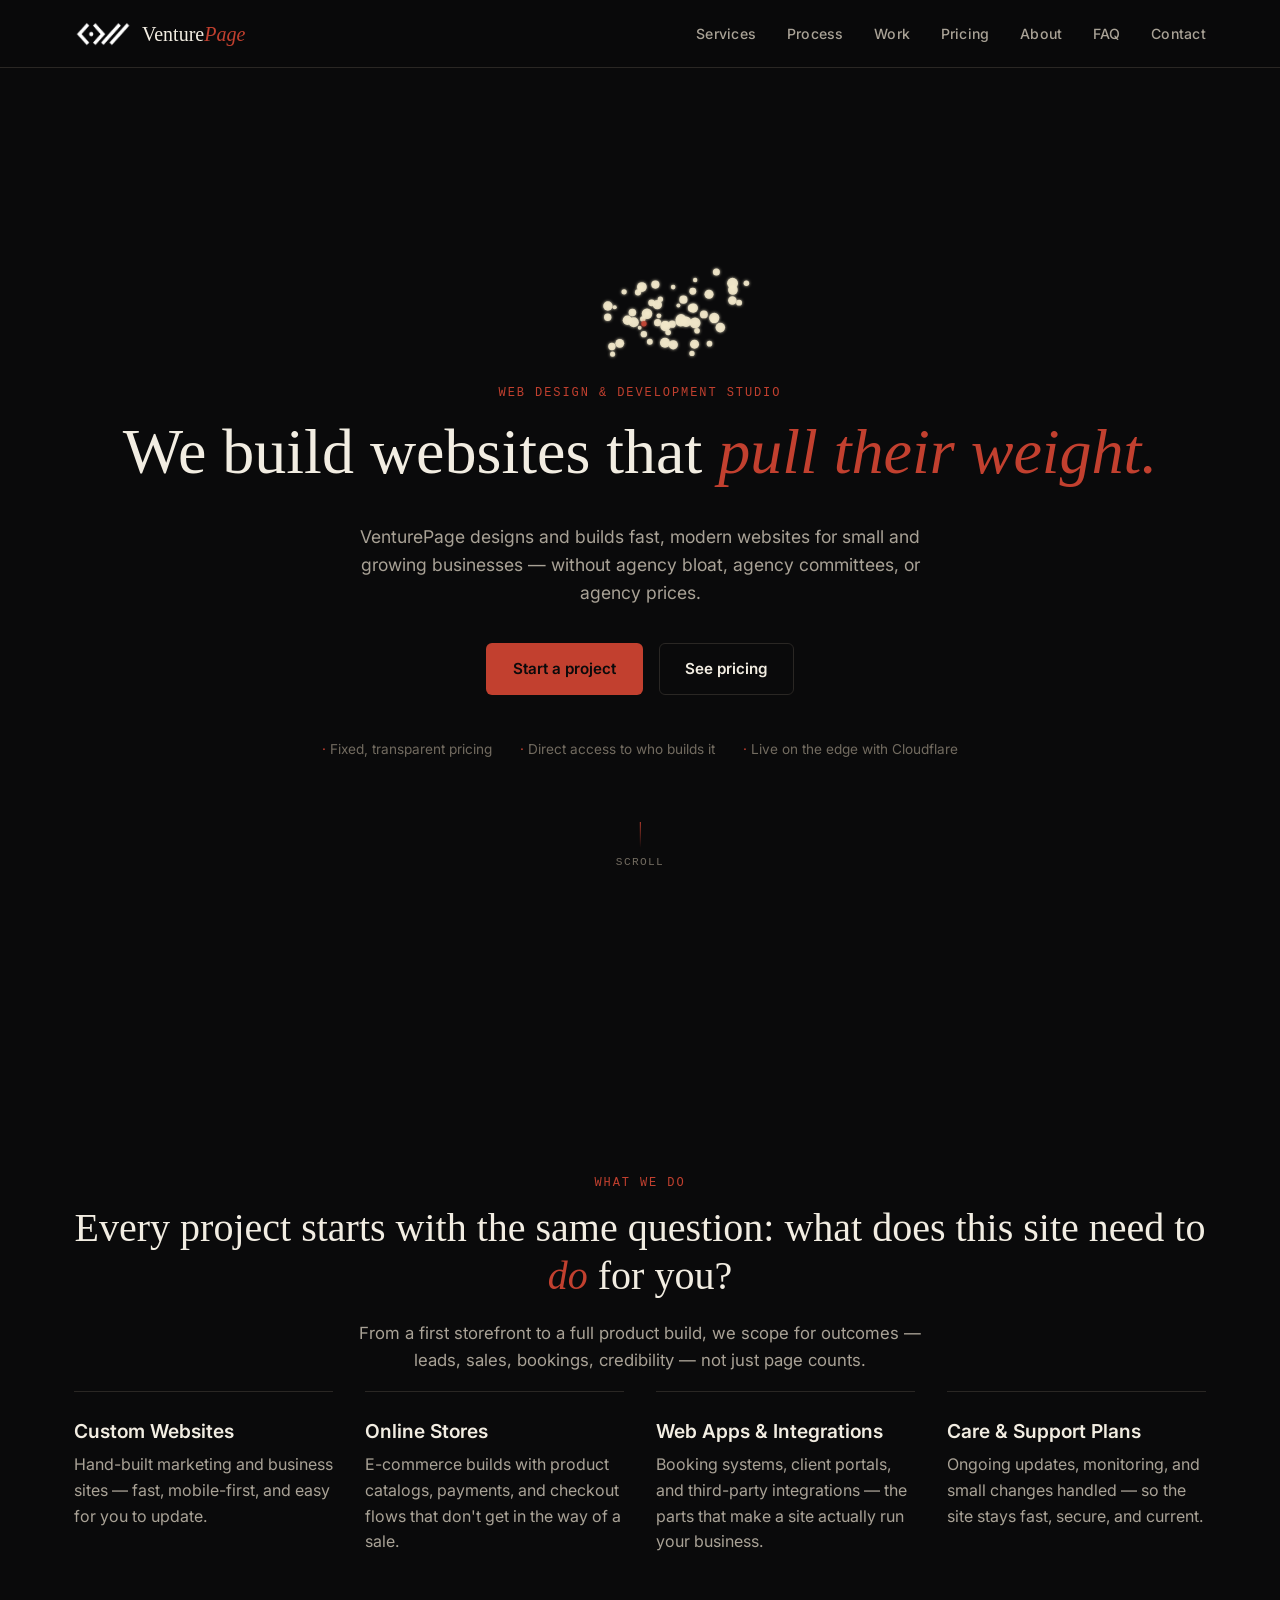
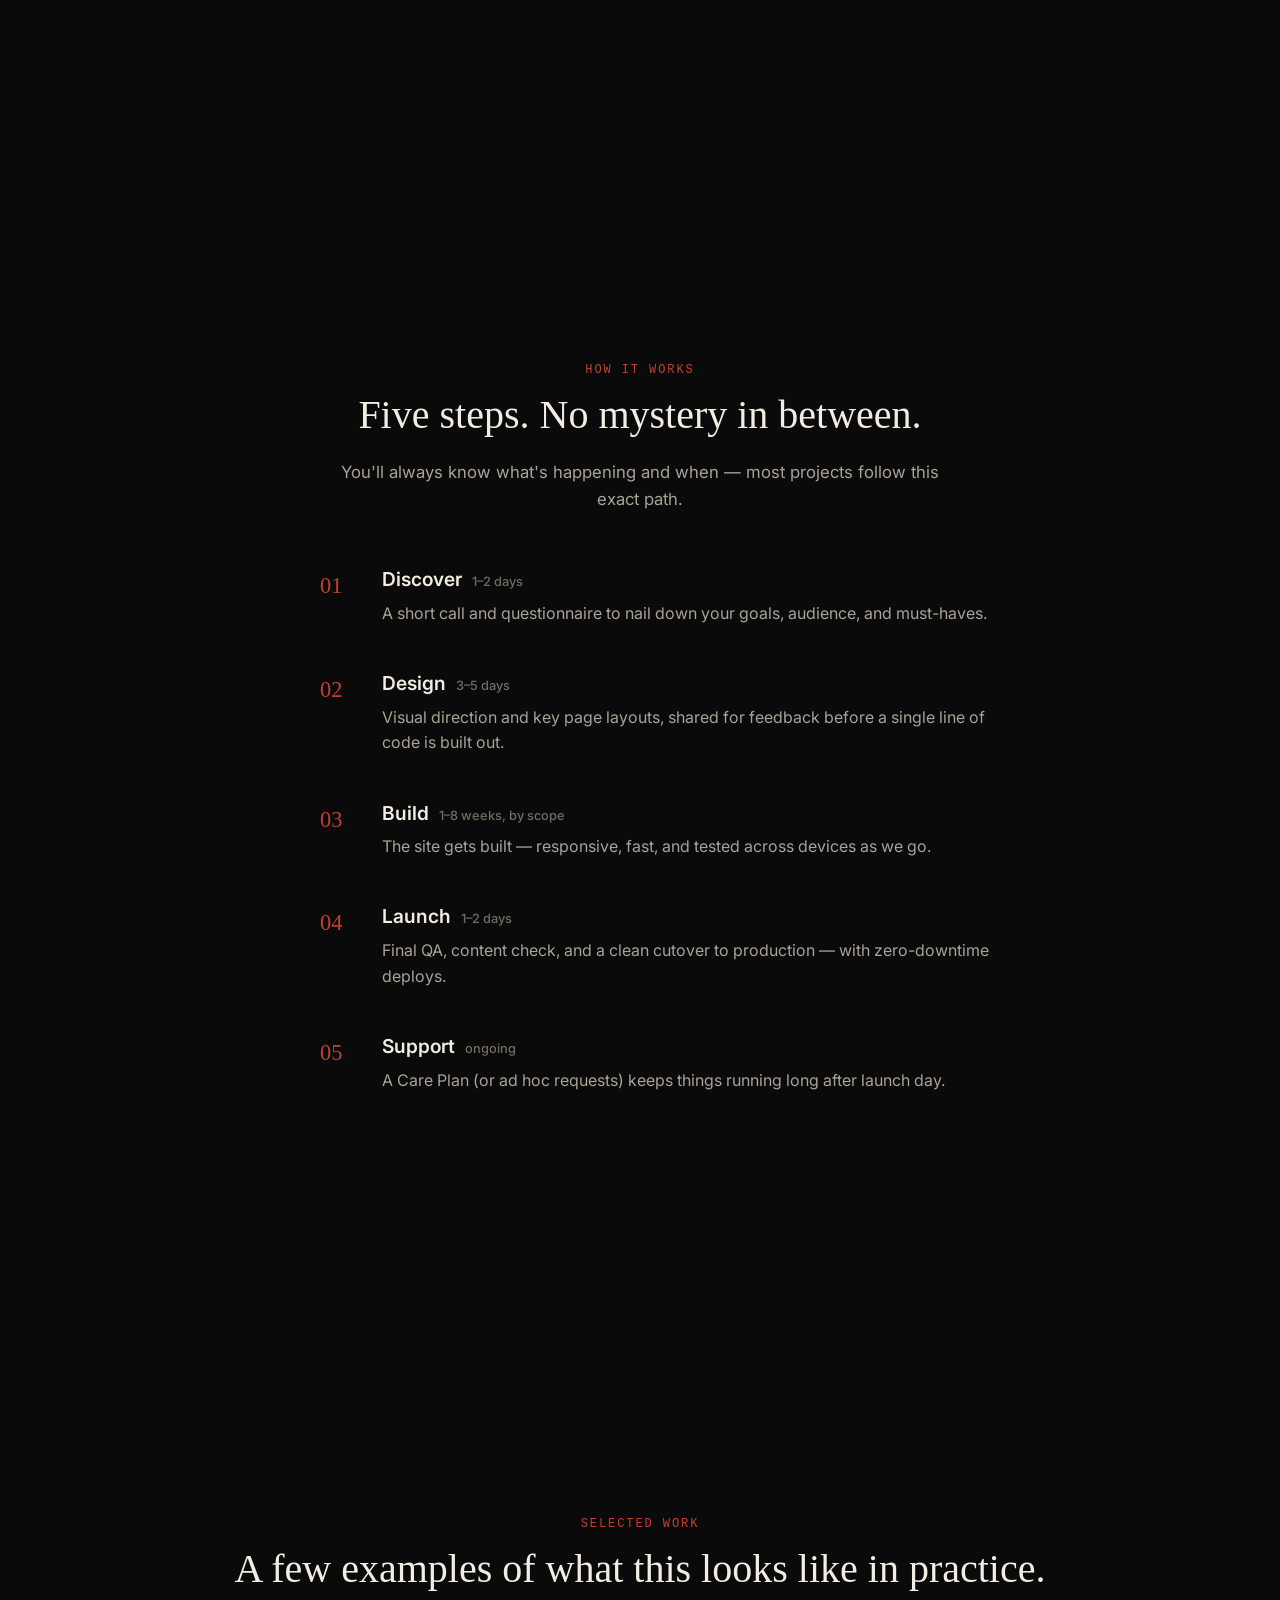
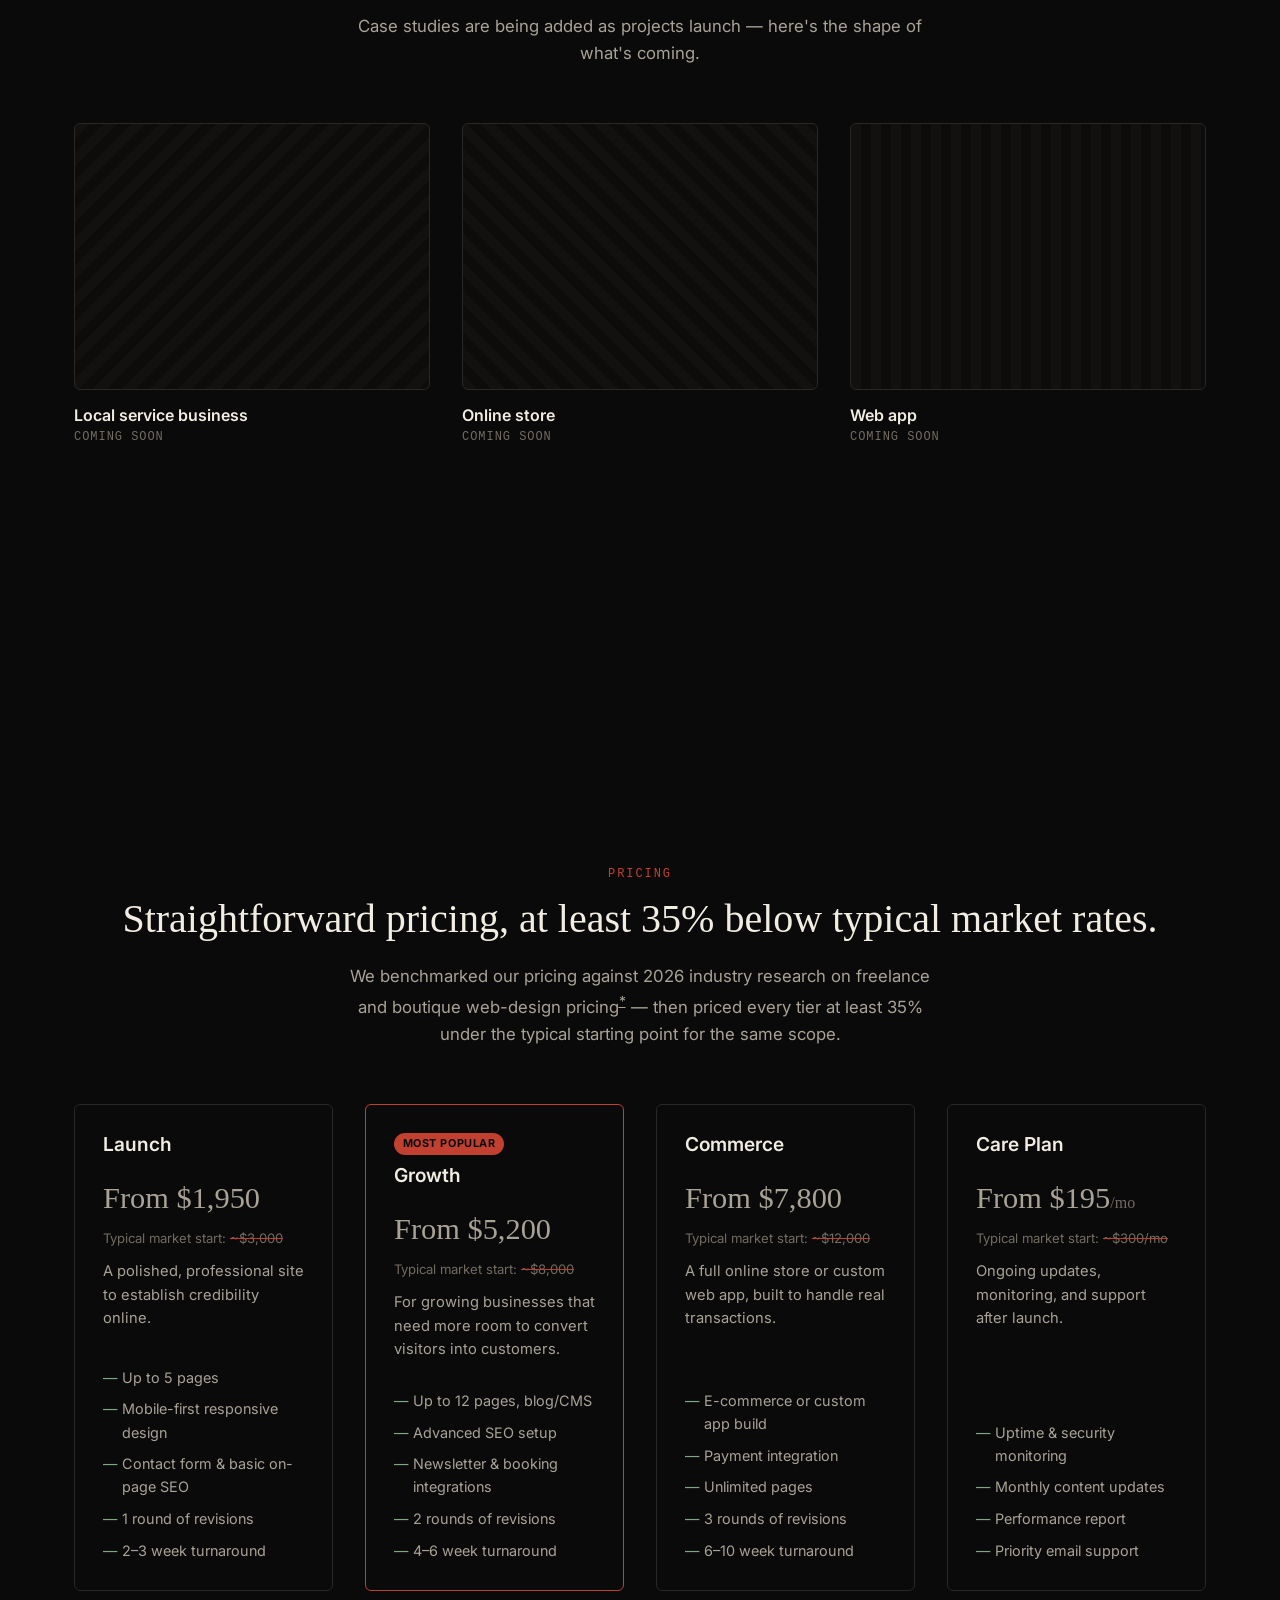
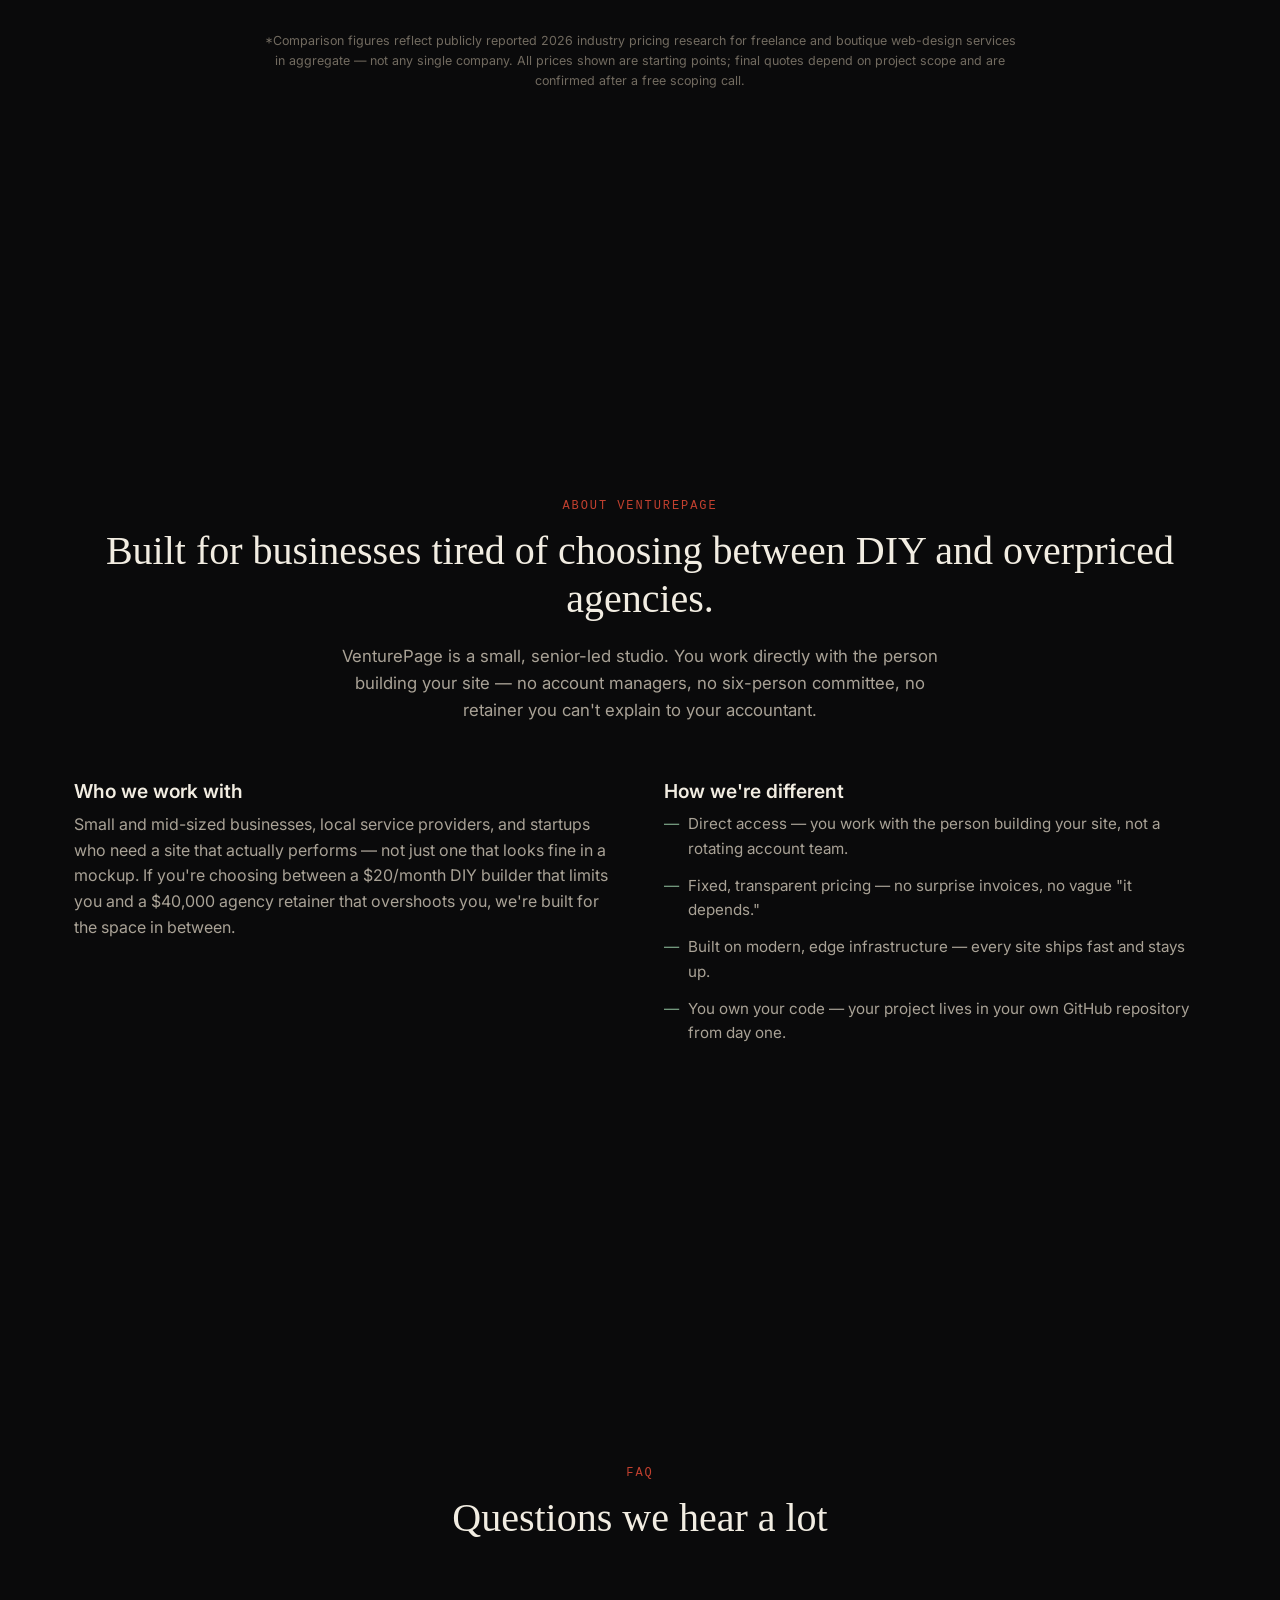
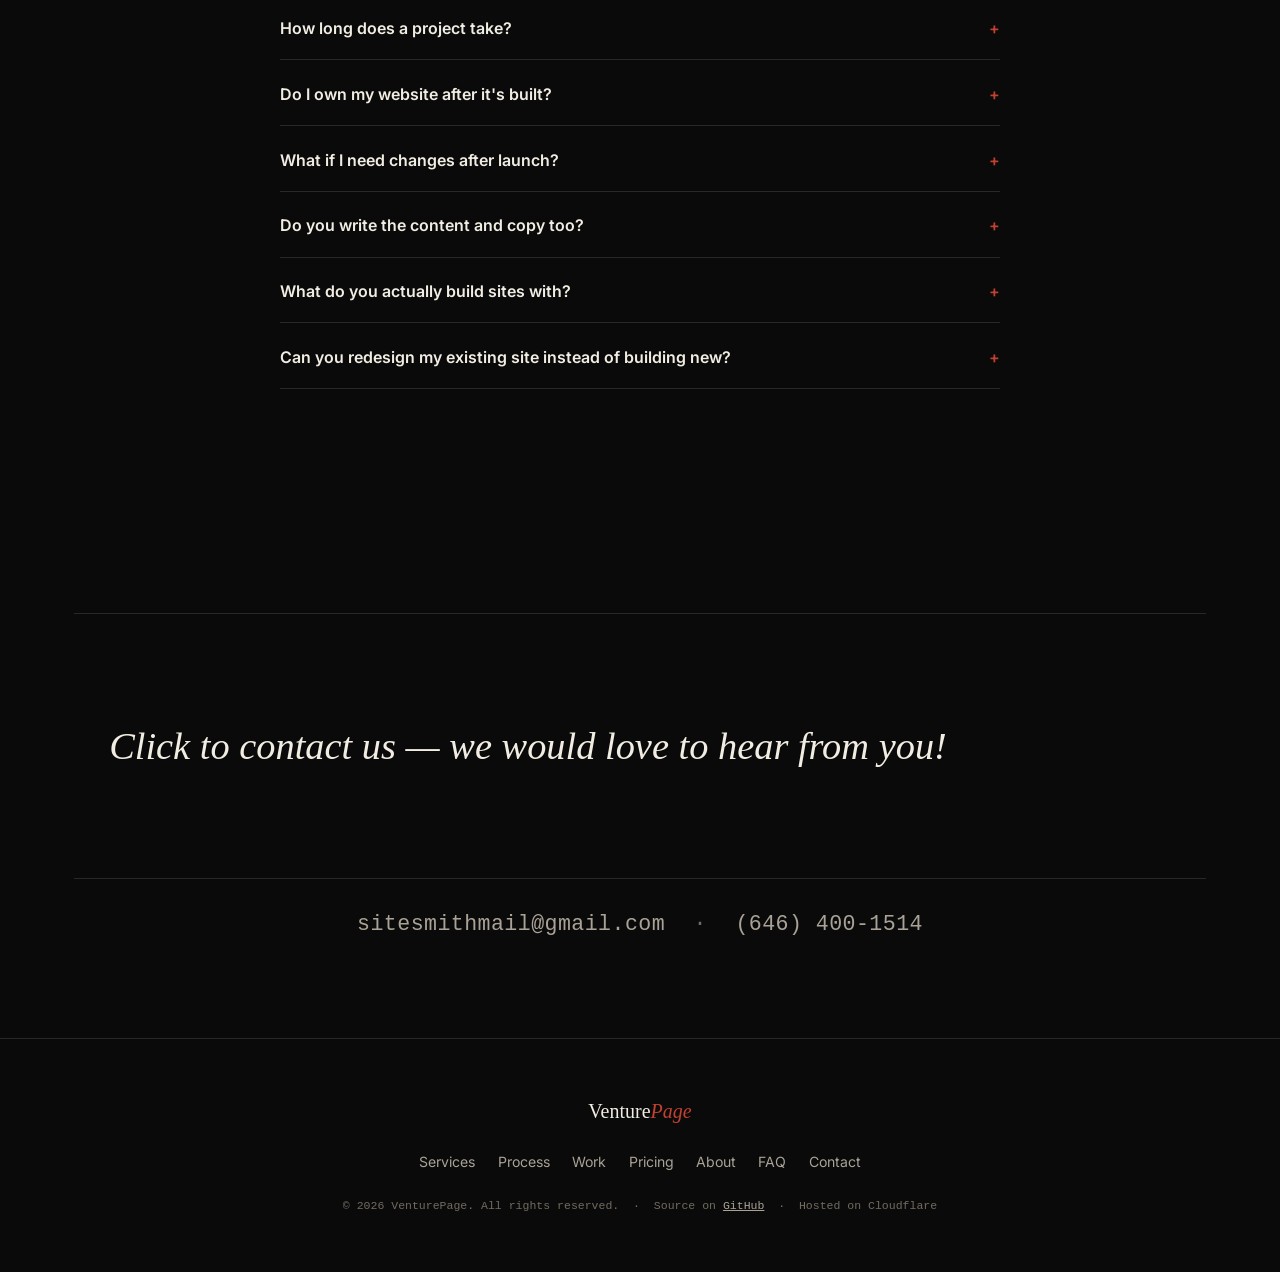
==== commit 18b067b6: "Reprice to 35% under market; fix mobile code-icon rendering" ====
--- a/index.html
+++ b/index.html
@@ -184,15 +184,15 @@
     <div class="section-inner">
       <div class="icon-slot" data-icon="dollar" aria-hidden="true"></div>
       <p class="eyebrow center">Pricing</p>
-      <h2 class="center">Straightforward pricing, at least 15% below typical market rates.</h2>
+      <h2 class="center">Straightforward pricing, at least 35% below typical market rates.</h2>
       <p class="section-lead center">We benchmarked our pricing against 2026 industry research on freelance and
         boutique web-design pricing<sup><a href="#pricing-note">*</a></sup> — then priced every tier at least
-        15% under the typical starting point for the same scope.</p>
+        35% under the typical starting point for the same scope.</p>
 
       <div class="grid grid-4 pricing-grid">
         <article class="card price-card">
           <h3>Launch</h3>
-          <p class="price">From $2,550</p>
+          <p class="price">From $1,950</p>
           <p class="price-compare">Typical market start: <span>~$3,000</span></p>
           <p class="price-desc">A polished, professional site to establish credibility online.</p>
           <ul>
@@ -207,7 +207,7 @@
         <article class="card price-card featured">
           <p class="price-badge">Most popular</p>
           <h3>Growth</h3>
-          <p class="price">From $6,800</p>
+          <p class="price">From $5,200</p>
           <p class="price-compare">Typical market start: <span>~$8,000</span></p>
           <p class="price-desc">For growing businesses that need more room to convert visitors into customers.</p>
           <ul>
@@ -221,7 +221,7 @@
 
         <article class="card price-card">
           <h3>Commerce</h3>
-          <p class="price">From $10,200</p>
+          <p class="price">From $7,800</p>
           <p class="price-compare">Typical market start: <span>~$12,000</span></p>
           <p class="price-desc">A full online store or custom web app, built to handle real transactions.</p>
           <ul>
@@ -235,7 +235,7 @@
 
         <article class="card price-card">
           <h3>Care Plan</h3>
-          <p class="price">From $255<span class="price-period">/mo</span></p>
+          <p class="price">From $195<span class="price-period">/mo</span></p>
           <p class="price-compare">Typical market start: <span>~$300/mo</span></p>
           <p class="price-desc">Ongoing updates, monitoring, and support after launch.</p>
           <ul>
--- a/css/styles.css
+++ b/css/styles.css
@@ -65,6 +65,7 @@
 #dot-canvas {
   position: fixed; inset: 0; width: 100vw; height: 100vh;
   pointer-events: none; z-index: 1; mix-blend-mode: screen;
+  transition: transform 0.9s cubic-bezier(0.65, 0, 0.35, 1);
 }
 
 /* ---------- layout helpers ---------- */
@@ -243,30 +244,37 @@
 .faq-list details[open] summary::after { content: '−'; }
 .faq-list details p { margin: 0.85em 0 0; font-size: 0.93rem; }
 
-/* ---------- contact ---------- */
-.contact-wrap { display: grid; grid-template-columns: 1fr 1.4fr; gap: 2rem; margin-top: 3.5rem; align-items: start; }
-@media (max-width: 780px) { .contact-wrap { grid-template-columns: 1fr; } }
-.contact-cards { display: flex; flex-direction: column; gap: 1rem; }
-.contact-card {
-  display: flex; flex-direction: column; gap: 0.25rem; background: transparent;
-  border: 1px solid var(--border); border-radius: var(--radius); padding: 1.25rem 1.5rem;
-  text-decoration: none; transition: border-color 0.2s ease;
-}
-.contact-card:hover { border-color: var(--accent); }
-.contact-label { font-family: var(--font-mono); font-size: 0.72rem; text-transform: uppercase; letter-spacing: 0.12em; color: var(--text-dimmer); }
-.contact-value { font-size: 1.1rem; font-weight: 600; color: var(--text); }
-
-.contact-form {
-  background: transparent; border: 1px solid var(--border); border-radius: var(--radius);
-  padding: 1.75rem;
-}
-.form-row { margin-bottom: 1.1rem; display: flex; flex-direction: column; gap: 0.4rem; }
+/* ---------- contact CTA band (bottom of home page) ---------- */
+.contact-cta-section { position: relative; padding: 6rem 0; z-index: 2; }
+.contact-cta {
+  display: flex; align-items: center; justify-content: center; gap: 1.5rem;
+  text-decoration: none; padding: 2rem; border-top: 1px solid var(--border);
+  border-bottom: 1px solid var(--border); transition: opacity 0.2s ease;
+}
+.contact-cta:hover { opacity: 0.8; }
+.contact-cta-text {
+  font-family: var(--font-display); font-style: italic; color: var(--text);
+  font-size: clamp(1.6rem, 4vw, 2.4rem); line-height: 1.15; text-align: right;
+}
+.contact-cta .icon-slot { width: clamp(150px, 16vw, 200px); height: clamp(150px, 16vw, 200px); margin: 0; flex-shrink: 0; }
+.contact-cta-direct {
+  text-align: center; margin: 1.75rem 0 0; font-family: var(--font-mono);
+  font-size: clamp(1.1rem, 2.4vw, 1.35rem); font-weight: 500; letter-spacing: 0.02em; color: var(--text-dim);
+}
+.contact-cta-direct a { text-decoration: none; color: var(--text-dim); transition: color 0.2s ease; }
+.contact-cta-direct a:hover { color: var(--accent); }
+.contact-cta-sep { margin: 0 0.7em; color: var(--text-dimmer); }
+
+/* ---------- contact page: form fields (reused inside the cube) ---------- */
+.form-row { margin-bottom: 0.85rem; display: flex; flex-direction: column; gap: 0.35rem; }
 .form-row label { font-size: 0.85rem; color: var(--text-dim); font-weight: 500; }
-.form-row input, .form-row textarea {
+.form-row input, .form-row textarea, .form-row select {
   background: var(--surface); border: 1px solid var(--border); border-radius: var(--radius);
   padding: 0.7em 0.9em; color: var(--text); font-family: inherit; font-size: 0.95rem; resize: vertical;
-}
-.form-row input:focus, .form-row textarea:focus { outline: 1px solid var(--accent); outline-offset: 1px; }
+  width: 100%;
+}
+.form-row select { appearance: none; background-image: linear-gradient(45deg, transparent 50%, var(--text-dim) 50%), linear-gradient(135deg, var(--text-dim) 50%, transparent 50%); background-position: calc(100% - 18px) center, calc(100% - 13px) center; background-size: 5px 5px, 5px 5px; background-repeat: no-repeat; }
+.form-row input:focus, .form-row textarea:focus, .form-row select:focus { outline: 1px solid var(--accent); outline-offset: 1px; }
 .form-note { margin-top: 0.9rem; font-size: 0.78rem; color: var(--text-dimmer); }
 
 /* ---------- footer ---------- */
@@ -277,3 +285,110 @@
 .footer-inner nav a:hover { color: var(--text); }
 .footer-meta { font-family: var(--font-mono); font-size: 0.72rem; color: var(--text-dimmer); margin: 0; }
 .footer-meta a { color: var(--text-dim); }
+
+/* ============================================================
+   Contact page — a single, non-scrolling screen: intro text, a
+   solid rotating 3D cube, and the same ambient dot field as the
+   homepage drifting behind it (kept light — same particle count).
+   ============================================================ */
+.contact-main {
+  min-height: calc(100vh - 73px);
+  display: flex; flex-direction: column; justify-content: center; align-items: stretch;
+  padding: 1rem 0;
+}
+.contact-hero { position: relative; z-index: 2; padding: 0.5rem 0 1.5rem; text-align: center; }
+
+.cube-wrap { position: relative; z-index: 2; padding: 0.5rem 0 3rem; display: flex; justify-content: center; }
+.cube-scene {
+  /* Square, with depth exactly half the width/height — a true cube whose
+     panels exactly span each face, so adjacent faces meet flush at the
+     edges instead of leaving a gap ("sunken in") as they turn. */
+  --cube-w: 500px; --cube-h: 500px; --cube-depth: 250px;
+  width: var(--cube-w); height: var(--cube-h); perspective: 1600px;
+}
+@media (max-width: 620px) {
+  .cube-scene { --cube-w: min(84vw, 340px); --cube-h: min(84vw, 340px); --cube-depth: min(42vw, 170px); }
+}
+.cube {
+  position: relative; width: 100%; height: 100%; transform-style: preserve-3d;
+  transition: transform 0.9s cubic-bezier(0.65, 0, 0.35, 1);
+}
+.cube-scene.is-sending .cube-face { opacity: 0; pointer-events: none; transition: opacity 0.25s ease; }
+.cube-scene.is-shaking { animation: cube-shake 0.55s ease-in-out; }
+
+@keyframes cube-shake {
+  0%, 100% { transform: translate(0, 0) rotate(0deg); }
+  15% { transform: translate(-8px, 3px) rotate(-1.2deg); }
+  30% { transform: translate(7px, -4px) rotate(1.4deg); }
+  45% { transform: translate(-9px, -2px) rotate(-1.6deg); }
+  60% { transform: translate(9px, 4px) rotate(1.8deg); }
+  75% { transform: translate(-6px, -3px) rotate(-1.1deg); }
+  90% { transform: translate(5px, 2px) rotate(0.8deg); }
+}
+
+.cube-face {
+  position: absolute; inset: 0; width: 100%; height: 100%;
+  background: var(--surface); border: 1px solid var(--border); border-radius: 14px;
+  box-shadow: 0 24px 60px rgba(0, 0, 0, 0.45);
+  padding: 2.2rem 1.5rem 1.5rem; display: flex; flex-direction: column; backface-visibility: hidden;
+  box-sizing: border-box;
+}
+/* Local placement of each face on a true cube of half-extent --cube-depth,
+   derived so that the world-space rotation sequence applied to .cube
+   (up, left, up) brings each face to the camera in turn, upright. */
+.cube-face--0 { transform: translateZ(var(--cube-depth)); }
+.cube-face--1 { transform: rotateX(90deg) translateZ(var(--cube-depth)); }
+.cube-face--2 { transform: rotateX(90deg) rotateY(90deg) translateZ(var(--cube-depth)); }
+.cube-face--3 { transform: rotateX(90deg) rotateY(90deg) rotateX(90deg) translateZ(var(--cube-depth)); }
+
+.cube-face h3 { font-family: var(--font-display); font-weight: 500; font-size: 1.25rem; margin-bottom: 0.85rem; }
+.cube-face .form-row:last-of-type { margin-bottom: 0; }
+.cube-face-fields { flex: 1; overflow-y: auto; }
+.cube-face-fields--send { display: flex; align-items: center; justify-content: center; }
+.cf-project-row, .cf-project-row textarea { height: 100%; }
+.form-row-label { font-size: 0.85rem; color: var(--text-dim); font-weight: 500; }
+.other-row { display: none; }
+.other-row.is-visible { display: flex; }
+
+.cube-nav { display: flex; justify-content: space-between; align-items: center; margin-top: 1.25rem; }
+.cube-nav .btn { padding: 0.7em 1.5em; font-size: 0.9rem; }
+.cube-back { visibility: hidden; cursor: pointer; }
+.cube-back.is-visible { visibility: visible; }
+.cube-progress { font-family: var(--font-mono); font-size: 0.72rem; letter-spacing: 0.12em; color: var(--text-dimmer); }
+
+/* ---- custom dropdowns (native <select> can't reliably highlight
+   options on hover across browsers, so these are hand-built) ---- */
+.cf-select { position: relative; }
+.cf-select-trigger {
+  width: 100%; text-align: left; background: var(--surface); border: 1px solid var(--border);
+  border-radius: var(--radius); padding: 0.7em 2.2em 0.7em 0.9em; color: var(--text-dimmer);
+  font-family: inherit; font-size: 0.95rem; cursor: pointer; position: relative;
+}
+.cf-select-trigger.has-value { color: var(--text); }
+.cf-select-trigger::after {
+  content: ''; position: absolute; right: 0.9em; top: 50%; width: 7px; height: 7px;
+  border-right: 1px solid var(--text-dim); border-bottom: 1px solid var(--text-dim);
+  transform: translateY(-70%) rotate(45deg); pointer-events: none;
+}
+.cf-select-list {
+  position: absolute; top: calc(100% + 4px); left: 0; right: 0; z-index: 5;
+  background: var(--surface); border: 1px solid var(--border); border-radius: var(--radius);
+  box-shadow: 0 12px 28px rgba(0,0,0,0.45); overflow: hidden;
+  display: none;
+}
+.cf-select.is-open .cf-select-list { display: block; }
+.cf-select-option { padding: 0.65em 0.9em; font-size: 0.92rem; color: var(--text-dim); cursor: pointer; transition: background 0.12s ease, color 0.12s ease; }
+.cf-select-option:hover, .cf-select-option.is-active { background: var(--accent); color: var(--bg); }
+.cf-select-option.is-selected { color: var(--text); font-weight: 600; }
+
+/* ---- send button (final face) ---- */
+.cube-send { font-size: 1.15rem; padding: 1.1em 2.4em; }
+.cube-send:hover, .cube-send:focus-visible { animation: send-shake 0.42s ease-in-out infinite; }
+@keyframes send-shake {
+  0%, 100% { transform: translate(0, 0) rotate(0deg); }
+  25% { transform: translate(-2.5px, 1px) rotate(-1.5deg); }
+  50% { transform: translate(2.5px, -1px) rotate(1.5deg); }
+  75% { transform: translate(-2px, 1px) rotate(-1deg); }
+}
+
+.contact-page-note { max-width: 480px; margin: 0.5rem auto 0; text-align: center; font-size: 0.85rem; color: var(--text-dimmer); transition: opacity 0.3s ease; }
